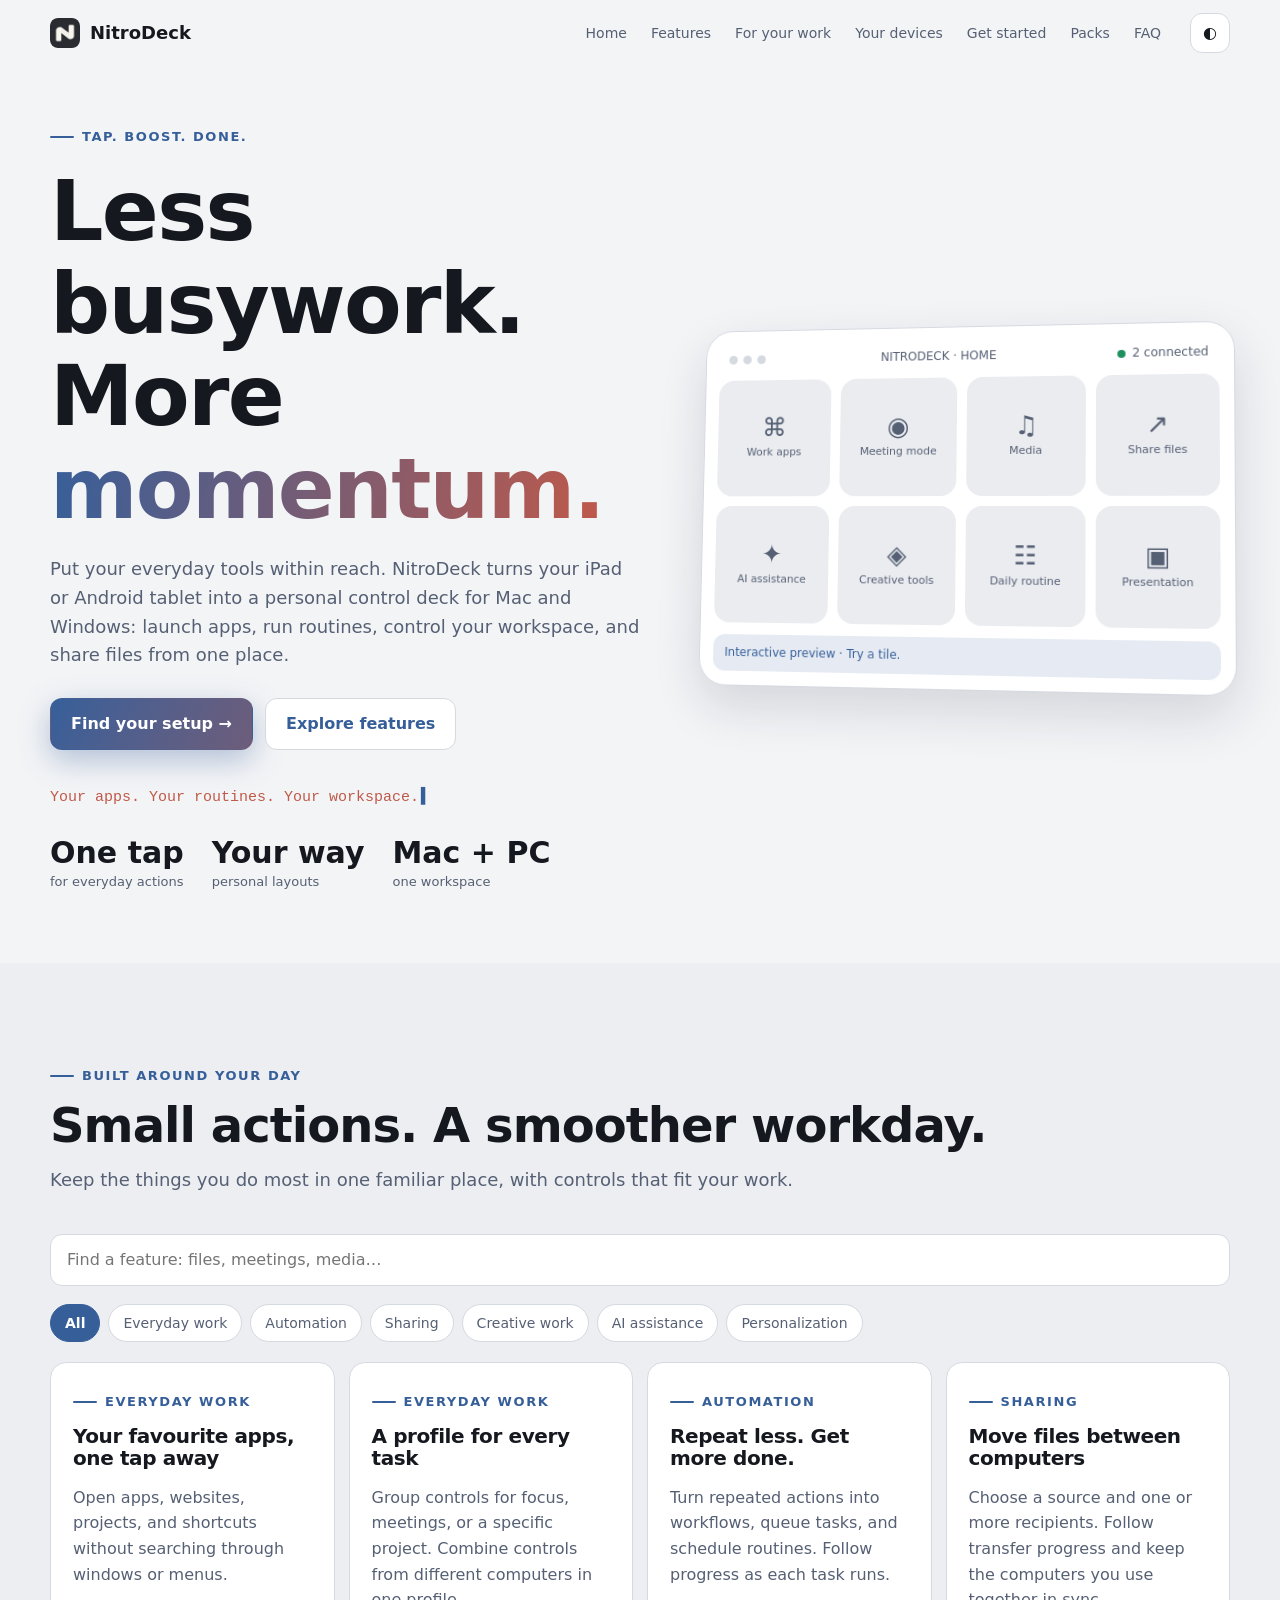
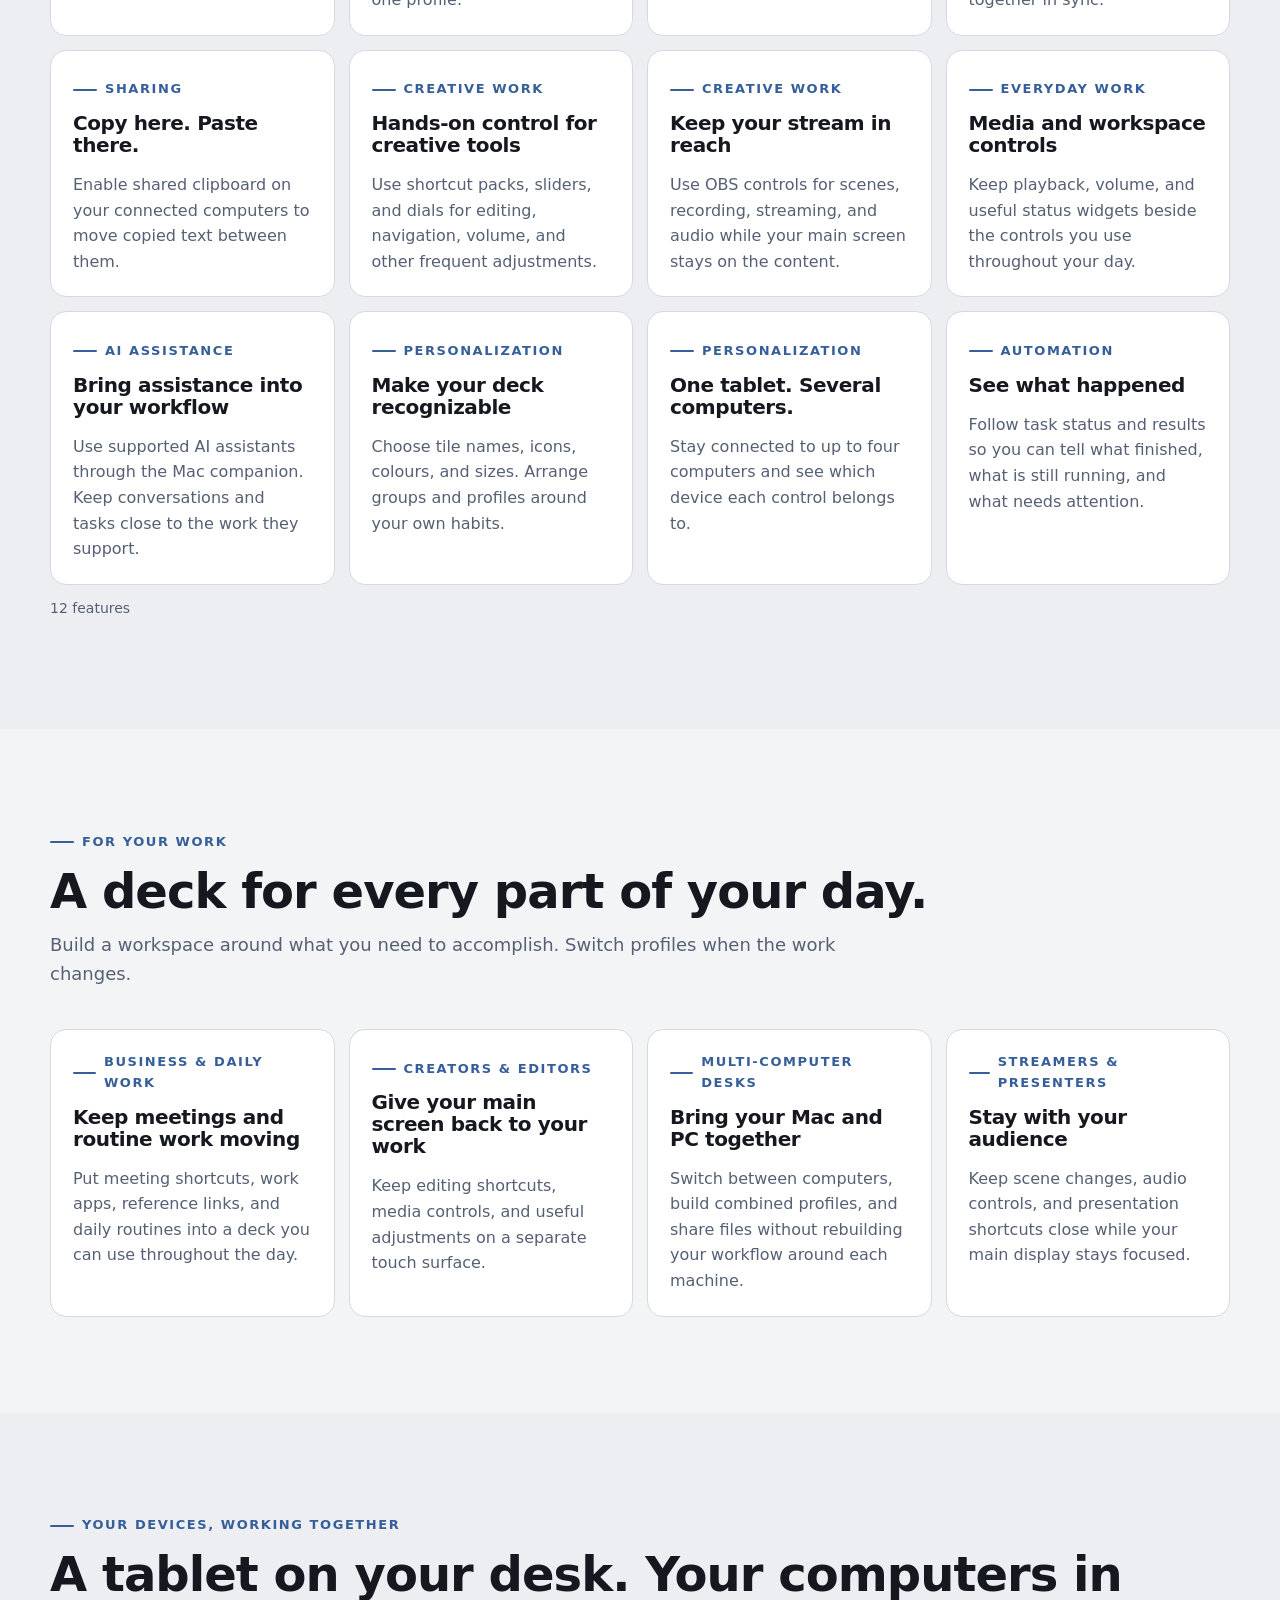
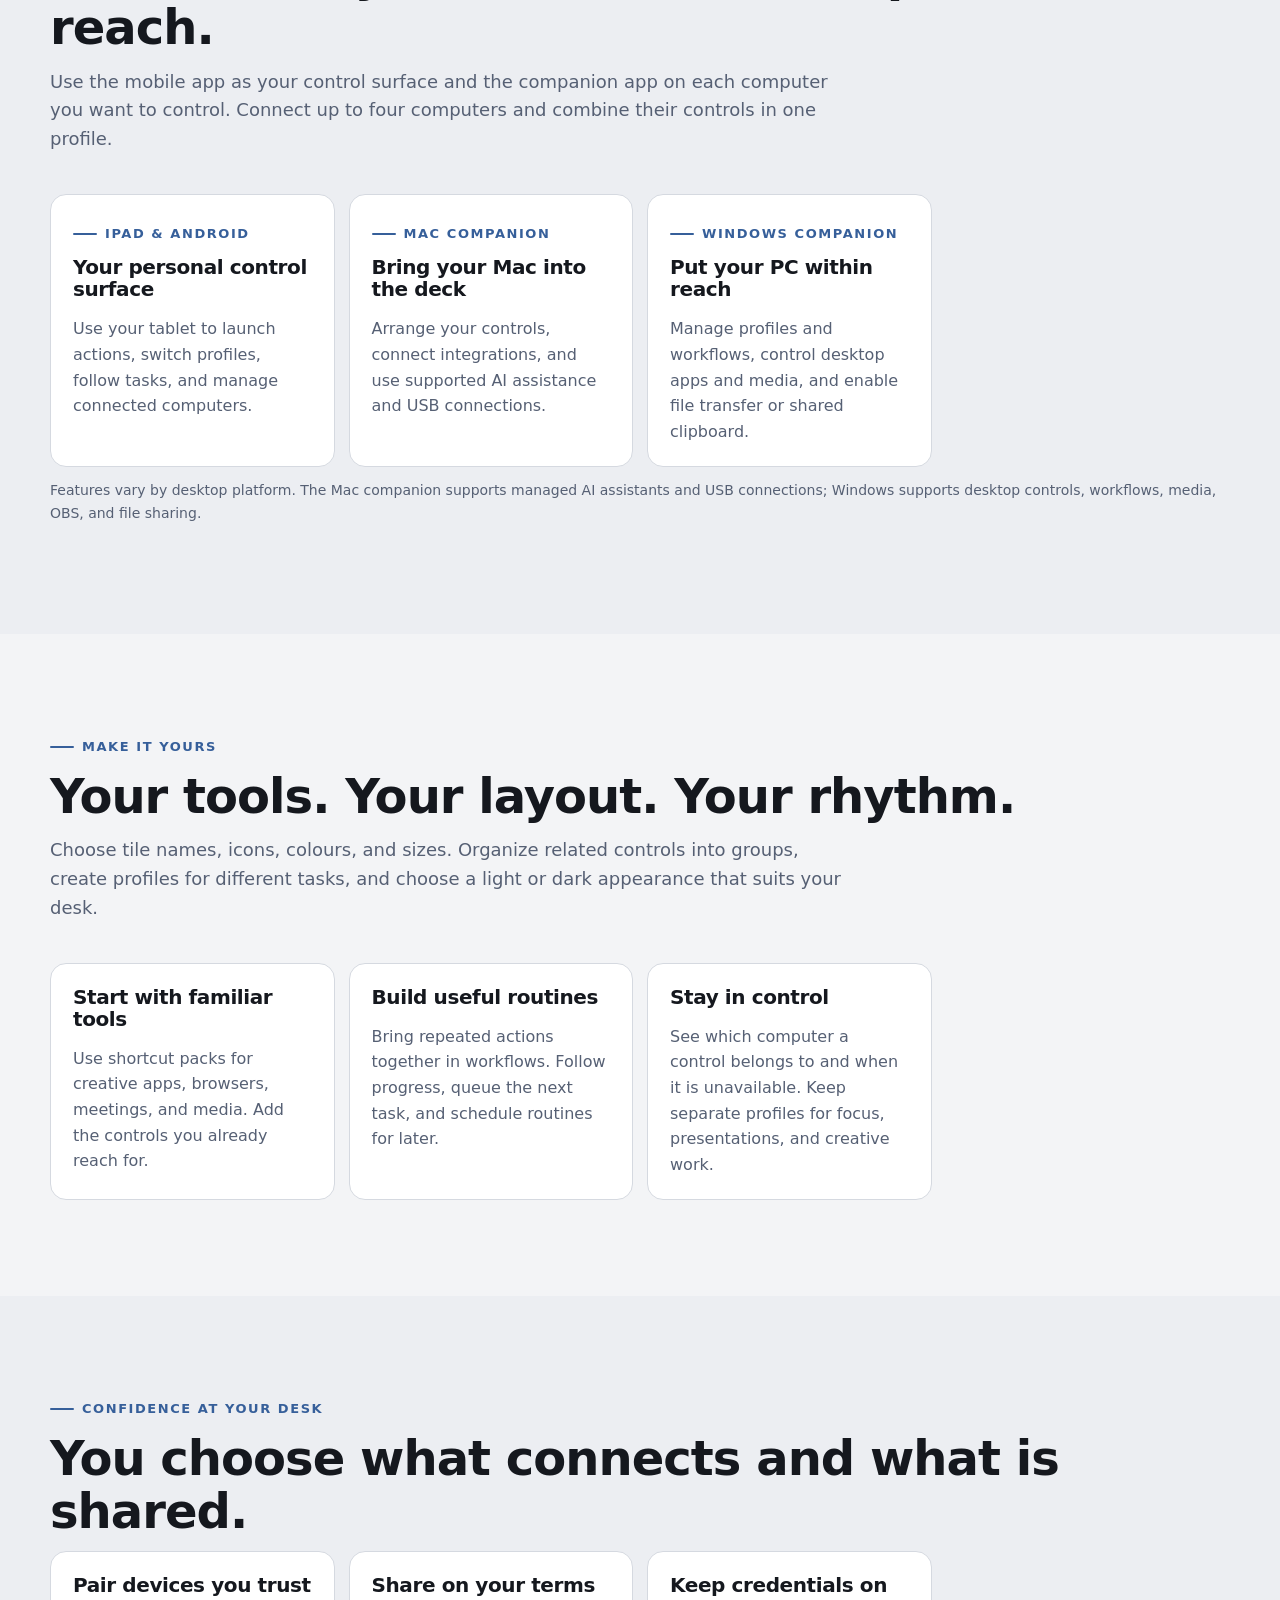
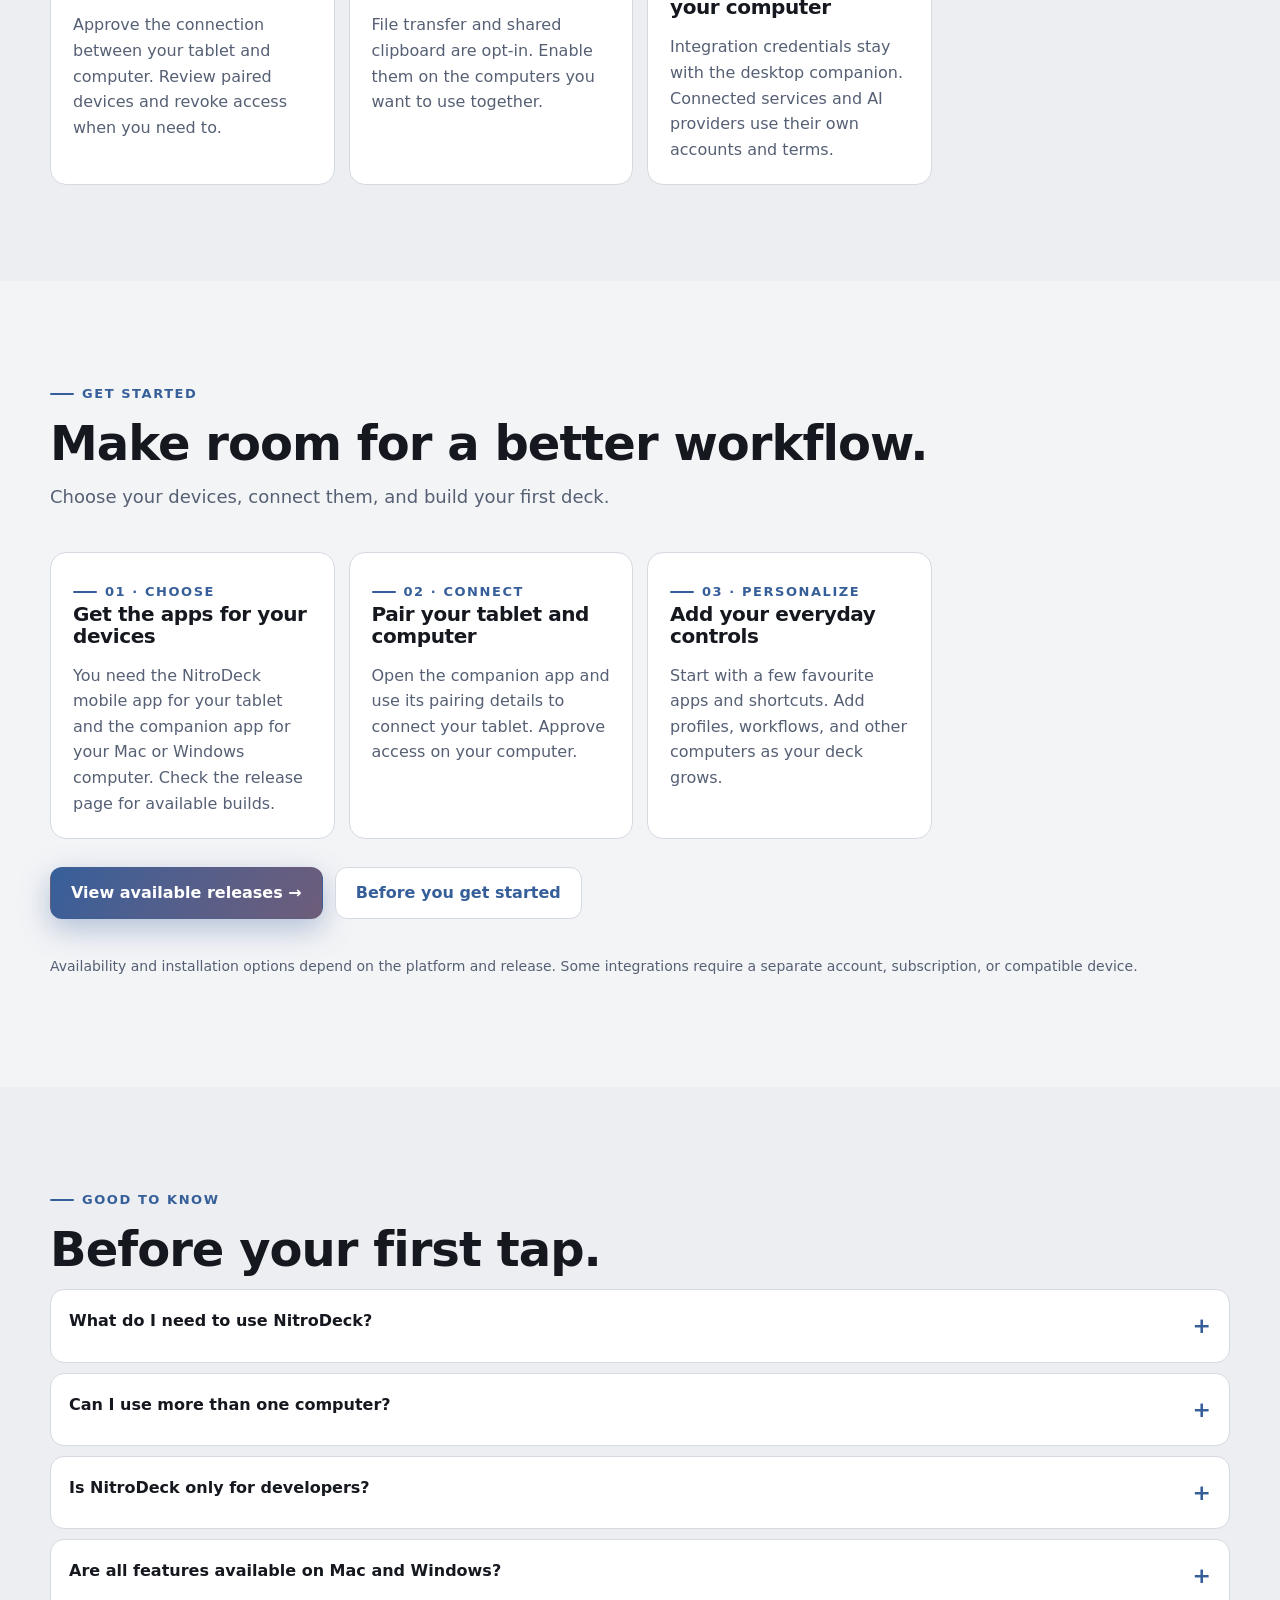
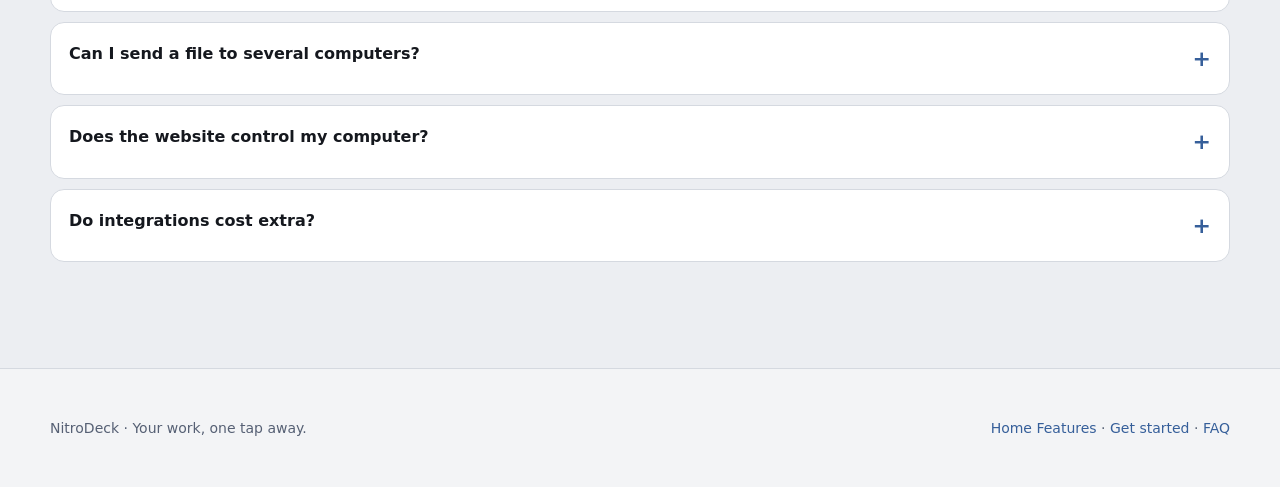
==== features.html @ f3bc3ea7 "Redesign homepage as a short, media-led overview New index.html with hero, feature rows, promo video" ====
<!doctype html>
<html lang="en">
<head>
  <meta charset="utf-8">
  <meta name="viewport" content="width=device-width, initial-scale=1">
  <title>NitroDeck features</title>
  <meta name="description" content="Turn your tablet into a personal control deck for Mac and Windows. Launch apps, organize workflows, control creative tools, and share files between computers.">
  <meta name="theme-color" content="#0b0e14">
  <link rel="icon" href="assets/appIcon.png">
  <link rel="stylesheet" href="styles.css">
</head>
<body>
<header class="nav" id="nav">
  <div class="wrap nav-in">
    <a class="brand" href="./"><img src="assets/appIcon.png" alt="">NitroDeck</a>
    <nav class="nav-links" id="navlinks" aria-label="Sections">
      <a href="./">Home</a>
      <a href="#features">Features</a>
      <a href="#use-cases">For your work</a>
      <a href="#apps">Your devices</a>
      <a href="#start">Get started</a>
      <a href="marketplace.html">Packs</a>
      <a href="#faq-section">FAQ</a>
    </nav>
    <button class="icon-btn" id="themeBtn" aria-label="Toggle light and dark theme">◐</button>
    <button class="icon-btn burger" id="burger" aria-label="Menu" aria-expanded="false">☰</button>
  </div>
  <div class="progress-bar" id="pbar"></div>
</header>

<main id="top">
<section class="hero">
  <canvas id="bg" aria-hidden="true"></canvas>
  <div class="wrap">
    <div>
      <span class="eyebrow">Tap. Boost. Done.</span>
      <h1>Less busywork.<br>More <span class="grad">momentum.</span></h1>
      <p class="lede">Put your everyday tools within reach. NitroDeck turns your iPad or Android tablet into a personal control deck for Mac and Windows: launch apps, run routines, control your workspace, and share files from one place.</p>
      <div class="cta">
        <a class="btn primary" href="#start">Find your setup →</a>
        <a class="btn" href="#features">Explore features</a>
      </div>
      <div class="typed" id="typed" aria-live="off"></div>
      <div class="stats" style="margin-top:28px">
        <div class="stat"><b>One tap</b><span>for everyday actions</span></div>
        <div class="stat"><b>Your way</b><span>personal layouts</span></div>
        <div class="stat"><b>Mac + PC</b><span>one workspace</span></div>
      </div>
    </div>
    <div class="device" id="device" aria-label="Animated preview of a NitroDeck screen">
      <div class="device-top"><div class="dots"><i></i><i></i><i></i></div><span>NITRODECK · HOME</span><span class="live"><b></b>2 connected</span></div>
      <div class="deck" id="heroDeck"></div>
      <div class="banner" id="heroBanner">Interactive preview · Try a tile.</div>
    </div>
  </div>
</section>

<section id="features" class="alt">
  <div class="wrap">
    <span class="eyebrow">Built around your day</span>
    <h2>Small actions. A smoother workday.</h2>
    <p class="lede">Keep the things you do most in one familiar place, with controls that fit your work.</p>
    <div class="search"><input id="fsearch" type="search" placeholder="Find a feature: files, meetings, media…" aria-label="Search product features"></div>
    <div class="chips" id="fchips" aria-label="Feature categories"></div>
    <div class="fgrid" id="fgrid"></div>
    <p class="hint" id="featureCount" role="status"></p>
  </div>
</section>
<section id="use-cases">
  <div class="wrap">
    <span class="eyebrow">For your work</span>
    <h2>A deck for every part of your day.</h2>
    <p class="lede">Build a workspace around what you need to accomplish. Switch profiles when the work changes.</p>
    <div class="fgrid" id="useCases"></div>
  </div>
</section>
<section id="apps" class="alt">
  <div class="wrap">
    <span class="eyebrow">Your devices, working together</span>
    <h2>A tablet on your desk. Your computers in reach.</h2>
    <p class="lede">Use the mobile app as your control surface and the companion app on each computer you want to control. Connect up to four computers and combine their controls in one profile.</p>
    <div class="fgrid" id="appCards"></div>
    <p class="hint">Features vary by desktop platform. The Mac companion supports managed AI assistants and USB connections; Windows supports desktop controls, workflows, media, OBS, and file sharing.</p>
  </div>
</section>
<section id="customize">
  <div class="wrap">
    <span class="eyebrow">Make it yours</span>
    <h2>Your tools. Your layout. Your rhythm.</h2>
    <p class="lede">Choose tile names, icons, colours, and sizes. Organize related controls into groups, create profiles for different tasks, and choose a light or dark appearance that suits your desk.</p>
    <div class="fgrid">
      <article class="card"><h3>Start with familiar tools</h3><p>Use shortcut packs for creative apps, browsers, meetings, and media. Add the controls you already reach for.</p></article>
      <article class="card"><h3>Build useful routines</h3><p>Bring repeated actions together in workflows. Follow progress, queue the next task, and schedule routines for later.</p></article>
      <article class="card"><h3>Stay in control</h3><p>See which computer a control belongs to and when it is unavailable. Keep separate profiles for focus, presentations, and creative work.</p></article>
    </div>
  </div>
</section>
<section id="security" class="alt">
  <div class="wrap">
    <span class="eyebrow">Confidence at your desk</span>
    <h2>You choose what connects and what is shared.</h2>
    <div class="fgrid">
      <article class="card"><h3>Pair devices you trust</h3><p>Approve the connection between your tablet and computer. Review paired devices and revoke access when you need to.</p></article>
      <article class="card"><h3>Share on your terms</h3><p>File transfer and shared clipboard are opt-in. Enable them on the computers you want to use together.</p></article>
      <article class="card"><h3>Keep credentials on your computer</h3><p>Integration credentials stay with the desktop companion. Connected services and AI providers use their own accounts and terms.</p></article>
    </div>
  </div>
</section>
<section id="start">
  <div class="wrap">
    <span class="eyebrow">Get started</span>
    <h2>Make room for a better workflow.</h2>
    <p class="lede">Choose your devices, connect them, and build your first deck.</p>
    <div class="fgrid">
      <article class="card"><span class="eyebrow">01 · Choose</span><h3>Get the apps for your devices</h3><p>You need the NitroDeck mobile app for your tablet and the companion app for your Mac or Windows computer. Check the release page for available builds.</p></article>
      <article class="card"><span class="eyebrow">02 · Connect</span><h3>Pair your tablet and computer</h3><p>Open the companion app and use its pairing details to connect your tablet. Approve access on your computer.</p></article>
      <article class="card"><span class="eyebrow">03 · Personalize</span><h3>Add your everyday controls</h3><p>Start with a few favourite apps and shortcuts. Add profiles, workflows, and other computers as your deck grows.</p></article>
    </div>
    <div class="cta" style="margin-top:28px"><a class="btn primary" href="https://github.com/Ahmed-M-Hussein/NitroDeck/releases" rel="noopener">View available releases →</a><a class="btn" href="#faq-section">Before you get started</a></div>
    <p class="hint">Availability and installation options depend on the platform and release. Some integrations require a separate account, subscription, or compatible device.</p>
  </div>
</section>
<section id="faq-section" class="alt">
  <div class="wrap"><span class="eyebrow">Good to know</span><h2>Before your first tap.</h2><div id="faq"></div></div>
</section>
</main>
<footer><div class="wrap"><span>NitroDeck · Your work, one tap away.</span><span><a href="./">Home</a>
      <a href="#features">Features</a> · <a href="#start">Get started</a> · <a href="#faq-section">FAQ</a></span></div></footer>
<button class="icon-btn to-top" id="toTop" aria-label="Back to top">↑</button>
<script src="data.js"></script><script src="app.js"></script>
</body></html>
---- styles.css ----
/* NitroDeck site. Tokens first, then layout, then sections. */
:root {
  --bg: #0b0e14;
  --bg2: #10141c;
  --surface: #161b25;
  --surface2: #1e2431;
  --line: #2a3242;
  --text: #e8ecf4;
  --muted: #93a0b5;
  --accent: #91b6ff;
  --accent-soft: rgba(145, 182, 255, 0.14);
  --accent2: #f1a99c;
  --ok: #6fd3a0;
  --warn: #f2c46d;
  --bad: #ff7b8a;
  --on-accent: #0b0e14;
  --shadow: 0 20px 60px rgba(0, 0, 0, 0.45);
  --radius: 16px;
  --font: ui-sans-serif, system-ui, -apple-system, "Segoe UI", Roboto, "Helvetica Neue", Arial, sans-serif;
  --mono: ui-monospace, SFMono-Regular, Menlo, Consolas, "Liberation Mono", monospace;
  color-scheme: dark;
}
:root[data-theme="light"] {
  --bg: #f3f4f6;
  --bg2: #eceef2;
  --surface: #ffffff;
  --surface2: #eaecf0;
  --line: #d5d9e0;
  --text: #15181e;
  --muted: #566074;
  --accent: #365f9a;
  --accent-soft: rgba(54, 95, 154, 0.12);
  --accent2: #c0594a;
  --ok: #1f8f5d;
  --warn: #9a6a00;
  --bad: #c2354a;
  --on-accent: #ffffff;
  --shadow: 0 20px 50px rgba(20, 30, 50, 0.14);
  color-scheme: light;
}

* { box-sizing: border-box; }
html { scroll-behavior: smooth; scroll-padding-top: 84px; }
body {
  margin: 0;
  background: var(--bg);
  color: var(--text);
  font: 16px/1.6 var(--font);
  -webkit-font-smoothing: antialiased;
  overflow-x: hidden;
}
img, svg { max-width: 100%; }
a { color: var(--accent); text-decoration: none; }
a:hover { text-decoration: underline; }
button { font: inherit; color: inherit; cursor: pointer; }
code, pre { font-family: var(--mono); }
:focus-visible { outline: 2px solid var(--accent); outline-offset: 2px; border-radius: 6px; }
.sr { position: absolute; width: 1px; height: 1px; overflow: hidden; clip: rect(0 0 0 0); }

.wrap { width: min(1180px, 100% - 32px); margin-inline: auto; }
section { padding: 96px 0; position: relative; }
.eyebrow { display: inline-flex; align-items: center; gap: 8px; font-size: 13px; letter-spacing: .12em; text-transform: uppercase; color: var(--accent); font-weight: 600; }
.eyebrow::before { content: ""; width: 24px; height: 2px; background: currentColor; border-radius: 2px; }
h1, h2, h3 { line-height: 1.1; margin: 0; letter-spacing: -0.02em; }
h2 { font-size: clamp(30px, 4.4vw, 48px); margin: 12px 0 14px; }
h3 { font-size: 20px; }
.lede { color: var(--muted); font-size: 18px; max-width: 70ch; margin: 0 0 40px; }
.grad { background: linear-gradient(100deg, var(--accent), var(--accent2)); -webkit-background-clip: text; background-clip: text; color: transparent; }
.alt { background: var(--bg2); }

/* reveal */
.reveal { opacity: 0; transform: translateY(26px); transition: opacity .7s ease, transform .7s cubic-bezier(.2,.7,.2,1); }
.reveal.in { opacity: 1; transform: none; }

/* nav */
.nav { position: fixed; inset: 0 0 auto 0; z-index: 50; transition: background .3s, border-color .3s, box-shadow .3s; border-bottom: 1px solid transparent; }
.nav.stuck { background: color-mix(in srgb, var(--bg) 82%, transparent); backdrop-filter: blur(14px); border-color: var(--line); }
.nav-in { display: flex; align-items: center; gap: 18px; height: 66px; }
.brand { display: flex; align-items: center; gap: 10px; font-weight: 700; color: var(--text); font-size: 18px; }
.brand:hover { text-decoration: none; }
.brand img { width: 30px; height: 30px; border-radius: 8px; }
.nav-links { display: flex; gap: 2px; margin-left: auto; }
.nav-links a { color: var(--muted); padding: 8px 11px; border-radius: 10px; font-size: 14px; font-weight: 500; }
.nav-links a:hover { color: var(--text); background: var(--accent-soft); text-decoration: none; }
.nav-links a.on { color: var(--accent); background: var(--accent-soft); }
.icon-btn { width: 40px; height: 40px; display: grid; place-items: center; background: var(--surface); border: 1px solid var(--line); border-radius: 12px; }
.icon-btn:hover { border-color: var(--accent); }
.burger { display: none; }
.progress-bar { position: absolute; left: 0; bottom: -1px; height: 2px; background: linear-gradient(90deg, var(--accent), var(--accent2)); width: 0; }

/* buttons */
.btn { display: inline-flex; align-items: center; gap: 8px; padding: 12px 20px; border-radius: 12px; border: 1px solid var(--line); background: var(--surface); font-weight: 600; transition: transform .2s, border-color .2s, box-shadow .2s; }
.btn:hover { transform: translateY(-2px); border-color: var(--accent); text-decoration: none; }
.btn.primary { background: linear-gradient(120deg, var(--accent), color-mix(in srgb, var(--accent) 60%, var(--accent2))); color: var(--on-accent); border-color: transparent; box-shadow: 0 10px 30px color-mix(in srgb, var(--accent) 35%, transparent); }
.chip { display: inline-flex; align-items: center; gap: 6px; padding: 7px 14px; border-radius: 999px; background: var(--surface); border: 1px solid var(--line); font-size: 14px; color: var(--muted); transition: all .2s; }
.chip:hover { color: var(--text); border-color: var(--accent); }
.chip.on { background: var(--accent); color: var(--on-accent); border-color: var(--accent); font-weight: 600; }
.chips { display: flex; flex-wrap: wrap; gap: 8px; margin-bottom: 20px; }
.card { background: var(--surface); border: 1px solid var(--line); border-radius: var(--radius); padding: 22px; }
kbd { font-family: var(--mono); font-size: 12px; background: var(--surface2); border: 1px solid var(--line); border-bottom-width: 2px; border-radius: 6px; padding: 1px 6px; }

/* hero */
.hero { min-height: 100svh; display: flex; align-items: center; padding: 120px 0 70px; overflow: hidden; }
#bg { position: absolute; inset: 0; width: 100%; height: 100%; z-index: 0; }
.hero::after { content: ""; position: absolute; inset: 0; background: radial-gradient(60% 50% at 70% 40%, transparent, var(--bg) 100%); z-index: 0; pointer-events: none; }
.hero .wrap { position: relative; z-index: 1; display: grid; grid-template-columns: 1.05fr .95fr; gap: 48px; align-items: center; }
.hero h1 { font-size: clamp(42px, 7vw, 84px); margin: 18px 0 20px; }
.hero p.lede { margin-bottom: 28px; }
.cta { display: flex; flex-wrap: wrap; gap: 12px; margin-bottom: 36px; }
.typed { font-family: var(--mono); color: var(--accent2); min-height: 1.6em; font-size: 15px; }
.typed::after { content: "▍"; animation: blink 1s steps(2) infinite; margin-left: 2px; color: var(--accent); }
@keyframes blink { 50% { opacity: 0; } }
.stats { display: grid; grid-template-columns: repeat(4, auto); gap: 8px 28px; justify-content: start; }
.stat b { display: block; font-size: 30px; line-height: 1; font-variant-numeric: tabular-nums; }
.stat span { font-size: 13px; color: var(--muted); }

.device { background: var(--surface); border: 1px solid var(--line); border-radius: 28px; padding: 14px; box-shadow: var(--shadow); transform: perspective(1200px) rotateY(-8deg) rotateX(4deg); transition: transform .2s ease-out; animation: float 7s ease-in-out infinite; }
@keyframes float { 50% { translate: 0 -10px; } }
.device-top { display: flex; align-items: center; justify-content: space-between; padding: 6px 10px 12px; font-size: 12px; color: var(--muted); }
.dots { display: flex; gap: 6px; } .dots i { width: 9px; height: 9px; border-radius: 50%; background: var(--line); }
.live { display: inline-flex; gap: 6px; align-items: center; } .live b { width: 8px; height: 8px; border-radius: 50%; background: var(--ok); box-shadow: 0 0 0 0 var(--ok); animation: ping 2s infinite; }
@keyframes ping { 70% { box-shadow: 0 0 0 9px transparent; } 100% { box-shadow: 0 0 0 0 transparent; } }
.deck { display: grid; grid-template-columns: repeat(4, 1fr); gap: 10px; }
.tile { aspect-ratio: 1; border-radius: 16px; background: var(--surface2); border: 2px solid transparent; display: flex; flex-direction: column; align-items: center; justify-content: center; gap: 4px; font-size: 11px; color: var(--muted); position: relative; transition: transform .2s, border-color .3s, background .3s; user-select: none; }
.tile .g { font-size: 26px; line-height: 1; }
.tile:hover { transform: translateY(-3px); }
.tile.pressed { transform: scale(.93); }
.tile.running { border-color: var(--accent); }
.tile.running::after { content: ""; position: absolute; top: 7px; right: 7px; width: 12px; height: 12px; border: 2px solid var(--accent); border-top-color: transparent; border-radius: 50%; animation: spin .8s linear infinite; }
.tile.success { border-color: var(--ok); }
.tile.success::after { content: "✓"; position: absolute; top: 3px; right: 8px; color: var(--ok); font-weight: 800; }
.tile.failed { border-color: var(--bad); }
.tile.failed::after { content: "!"; position: absolute; top: 3px; right: 9px; color: var(--bad); font-weight: 800; }
.tile.w2 { grid-column: span 2; aspect-ratio: 2.1; }
.tile.w4 { grid-column: span 4; aspect-ratio: 4.3; }
@keyframes spin { to { rotate: 360deg; } }
.mini-slider { width: 80%; height: 8px; border-radius: 6px; background: var(--line); position: relative; overflow: hidden; }
.mini-slider i { position: absolute; inset: 0 auto 0 0; width: 60%; background: var(--accent); border-radius: 6px; animation: slide 5s ease-in-out infinite; }
@keyframes slide { 50% { width: 25%; } }
.banner { margin-top: 12px; padding: 9px 12px; border-radius: 12px; background: var(--accent-soft); font-size: 12px; color: var(--accent); min-height: 36px; display: flex; align-items: center; gap: 8px; }

/* tabs */
.tabs { display: flex; flex-wrap: wrap; gap: 6px; margin-bottom: 18px; }
.tab { padding: 9px 16px; border-radius: 12px; border: 1px solid var(--line); background: var(--surface); color: var(--muted); font-weight: 600; font-size: 14px; }
.tab[aria-selected="true"] { background: var(--accent); color: var(--on-accent); border-color: var(--accent); }
.panel[hidden] { display: none; }

/* map */
.map-shell { display: grid; grid-template-columns: 1fr 340px; gap: 20px; align-items: start; }
.map-stage { background: radial-gradient(circle at 50% 50%, var(--accent-soft), transparent 65%), var(--surface); border: 1px solid var(--line); border-radius: 24px; padding: 8px; overflow: hidden; }
#map { width: 100%; height: auto; display: block; touch-action: manipulation; }
.m-edge { stroke: var(--line); stroke-width: 2; fill: none; stroke-dasharray: 6 8; animation: dash 2.5s linear infinite; }
.m-edge.act { stroke-width: 2.5; }
@keyframes dash { to { stroke-dashoffset: -28; } }
.m-node { cursor: pointer; }
.m-node circle.bg { fill: var(--surface2); stroke-width: 2.5; transition: transform .3s, fill .3s; transform-box: fill-box; transform-origin: center; }
.m-node:hover circle.bg, .m-node.act circle.bg { transform: scale(1.12); fill: var(--surface); }
.m-node text { fill: var(--text); font-size: 18px; font-weight: 700; text-anchor: middle; pointer-events: none; }
.m-node text.ico { font-size: 32px; font-weight: 400; }
.m-node.dim { opacity: .22; }
.m-leaf { opacity: 0; pointer-events: auto; transform-box: fill-box; transform-origin: center; animation: pop .45s cubic-bezier(.2,1.4,.4,1) forwards; cursor: pointer; }
.m-leaf rect { fill: var(--surface); stroke-width: 1.5; }
.m-leaf text { fill: var(--text); font-size: 16px; }
.m-leaf:hover rect, .m-leaf.act rect { fill: var(--surface2); }
@keyframes pop { from { opacity: 0; scale: .3; } to { opacity: 1; scale: 1; } }
.m-center circle.core { fill: var(--accent); }
.m-center circle.ring { fill: none; stroke: var(--accent); stroke-width: 2; opacity: .5; transform-box: fill-box; transform-origin: center; animation: ring 3s ease-out infinite; }
.m-center circle.ring.r2 { animation-delay: 1.5s; }
@keyframes ring { to { scale: 1.9; opacity: 0; } }
.m-center text { fill: var(--on-accent); font-weight: 800; font-size: 22px; text-anchor: middle; pointer-events: none; }
.side { position: sticky; top: 84px; min-height: 280px; }
.side h3 { display: flex; align-items: center; gap: 10px; margin-bottom: 8px; }
.side p { color: var(--muted); margin: 0 0 14px; }
.side ul { list-style: none; margin: 0; padding: 0; display: grid; gap: 8px; }
.side li { padding: 10px 12px; border-radius: 12px; background: var(--surface2); border: 1px solid transparent; font-size: 14px; cursor: pointer; transition: border-color .2s; }
.side li:hover, .side li.act { border-color: var(--accent); }
.side li b { display: block; }
.side li span { color: var(--muted); }
.hint { color: var(--muted); font-size: 14px; margin-top: 12px; }

/* architecture */
.arch-wrap { background: var(--surface); border: 1px solid var(--line); border-radius: 24px; padding: 12px; }
.arch-wrap svg { width: 100%; height: auto; display: block; }
.a-node rect { fill: var(--surface2); stroke: var(--line); stroke-width: 2; transition: stroke .2s, fill .2s; }
.a-node { cursor: pointer; }
.a-node:hover rect, .a-node.act rect { stroke: var(--accent); fill: var(--accent-soft); }
.a-node text { fill: var(--text); font-size: 15px; text-anchor: middle; pointer-events: none; }
.a-node text.sub { fill: var(--muted); font-size: 12px; }
.a-link { stroke: var(--line); stroke-width: 2; fill: none; }
.a-link.usb { stroke-dasharray: 5 6; }
.a-pkt { fill: var(--accent); }
.a-pkt.b { fill: var(--accent2); }
.a-label { fill: var(--muted); font-size: 12px; text-anchor: middle; }
.arch-caption { margin-top: 14px; padding: 14px 18px; background: var(--surface2); border-radius: 14px; color: var(--muted); min-height: 76px; }
.arch-caption b { color: var(--text); }

/* config matrix */
.matrix-scroll { overflow-x: auto; border: 1px solid var(--line); border-radius: 18px; }
table.matrix { border-collapse: collapse; width: 100%; min-width: 820px; font-size: 14px; }
.matrix th, .matrix td { padding: 12px 14px; text-align: left; border-bottom: 1px solid var(--line); vertical-align: top; transition: background .2s; }
.matrix thead th { background: var(--surface2); position: sticky; top: 0; font-size: 13px; }
.matrix tbody th { color: var(--accent); width: 150px; background: var(--surface); }
.matrix td { background: var(--surface); color: var(--muted); }
.matrix td.na { opacity: .4; }
.matrix tr:hover td, .matrix tr:hover th { background: var(--accent-soft); color: var(--text); }
.matrix code { color: var(--accent2); font-size: 12.5px; }

/* features */
.search { display: flex; gap: 10px; flex-wrap: wrap; margin-bottom: 18px; }
.search input { flex: 1; min-width: 200px; padding: 12px 16px; border-radius: 12px; border: 1px solid var(--line); background: var(--surface); color: var(--text); font: inherit; }
.search input:focus { border-color: var(--accent); outline: none; }
.fgrid { display: grid; grid-template-columns: repeat(auto-fill, minmax(280px, 1fr)); gap: 14px; }
.fcard { background: var(--surface); border: 1px solid var(--line); border-radius: 16px; padding: 18px; cursor: pointer; transition: transform .25s, border-color .25s, box-shadow .25s; position: relative; overflow: hidden; }
.fcard::before { content: ""; position: absolute; inset: 0; background: radial-gradient(240px circle at var(--mx, 50%) var(--my, 0%), var(--accent-soft), transparent 70%); opacity: 0; transition: opacity .3s; }
.fcard:hover { transform: translateY(-4px); border-color: var(--accent); box-shadow: var(--shadow); }
.fcard:hover::before { opacity: 1; }
.fcard > * { position: relative; }
.fcard .tag { font-size: 11px; letter-spacing: .08em; text-transform: uppercase; color: var(--accent2); font-weight: 700; }
.fcard h4 { margin: 6px 0; font-size: 17px; }
.fcard p { margin: 0; color: var(--muted); font-size: 14px; }
.fcard .more { max-height: 0; overflow: hidden; transition: max-height .4s ease; color: var(--muted); font-size: 13px; }
.fcard.open .more { max-height: 220px; margin-top: 10px; }
.fcard .plat { display: flex; gap: 6px; margin-top: 12px; }
.plat span { font-size: 11px; padding: 2px 8px; border-radius: 999px; background: var(--surface2); color: var(--muted); }
.empty { color: var(--muted); padding: 24px; text-align: center; grid-column: 1 / -1; }

/* playground */
.play { display: grid; grid-template-columns: 1fr 1fr; gap: 20px; align-items: start; }
.stage { border-radius: 20px; padding: 22px; background: var(--p-bg, var(--surface)); border: 1px solid var(--line); transition: background .4s; }
.stage-grid { display: grid; grid-template-columns: repeat(4, 1fr); gap: 10px; }
.ptile { aspect-ratio: 1; border-radius: 18px; background: var(--p-surface, var(--surface2)); border: 2px solid transparent; display: flex; flex-direction: column; align-items: center; justify-content: center; gap: 6px; font-size: 13px; color: var(--p-text, var(--text)); position: relative; transition: all .35s cubic-bezier(.2,1.2,.4,1); }
.ptile.ghost { opacity: .45; font-size: 22px; }
.ptile .g { font-size: 34px; line-height: 1; }
.ptile.me { grid-column: span var(--span, 1); aspect-ratio: auto; min-height: 110px; background: var(--t-bg, var(--p-surface, var(--surface2))); color: var(--t-fg, var(--p-text, var(--text))); box-shadow: 0 0 0 2px var(--p-accent, var(--accent)); }
.ptile.me.running { border-color: var(--accent); } .ptile.me.success { border-color: var(--ok); } .ptile.me.failed { border-color: var(--bad); }
.controls { display: grid; gap: 14px; }
.field label { display: block; font-size: 12px; color: var(--muted); margin-bottom: 6px; letter-spacing: .06em; text-transform: uppercase; font-weight: 600; }
.field input[type=text], .field select, .field textarea { width: 100%; padding: 10px 12px; border-radius: 10px; border: 1px solid var(--line); background: var(--surface2); color: var(--text); font: inherit; }
.row { display: flex; flex-wrap: wrap; gap: 8px; }
.sw { width: 30px; height: 30px; border-radius: 50%; border: 2px solid var(--line); cursor: pointer; transition: transform .15s; }
.sw:hover { transform: scale(1.15); } .sw.on { border-color: var(--text); box-shadow: 0 0 0 2px var(--bg); }
.emoji { width: 40px; height: 40px; border-radius: 10px; background: var(--surface2); border: 1px solid var(--line); font-size: 20px; }
.emoji.on { border-color: var(--accent); background: var(--accent-soft); }
pre.code { margin: 0; padding: 14px 16px; background: #0a0d12; color: #d8e2f3; border: 1px solid var(--line); border-radius: 12px; overflow-x: auto; font-size: 13px; line-height: 1.55; white-space: pre; }
:root[data-theme="light"] pre.code { background: #1a2030; }
.cmd .k { color: #91b6ff; } .cmd .s { color: #9fe3b8; } .cmd .n { color: #f2c46d; } .cmd .c { color: #7d8aa3; }
.copywrap { position: relative; }
.copy { position: absolute; top: 8px; right: 8px; padding: 4px 10px; font-size: 12px; border-radius: 8px; border: 1px solid #2f3a50; background: #161d2b; color: #c8d3e8; }
.copy:hover { border-color: var(--accent); }

/* analog */
.analog { display: grid; grid-template-columns: 1fr 1fr; gap: 20px; }
.knob-box { display: grid; place-items: center; padding: 10px; }
#knob { touch-action: none; cursor: grab; }
#knob:active { cursor: grabbing; }
input[type=range] { width: 100%; accent-color: var(--accent); }
.hsv { display: grid; gap: 8px; }
.swatch-big { height: 54px; border-radius: 12px; border: 1px solid var(--line); transition: background .1s; }
.toggle { width: 66px; height: 36px; border-radius: 999px; background: var(--surface2); border: 1px solid var(--line); position: relative; transition: background .3s; }
.toggle::after { content: ""; position: absolute; top: 3px; left: 3px; width: 28px; height: 28px; border-radius: 50%; background: var(--muted); transition: all .3s cubic-bezier(.2,1.4,.4,1); }
.toggle[aria-checked="true"] { background: var(--accent); }
.toggle[aria-checked="true"]::after { left: 33px; background: var(--on-accent); }
.big-val { font-size: 40px; font-weight: 800; font-variant-numeric: tabular-nums; }

/* workflow */
.wf { display: grid; grid-template-columns: 320px 1fr; gap: 20px; align-items: start; }
.steps { display: grid; gap: 10px; }
.step { display: grid; grid-template-columns: 38px 1fr auto; gap: 12px; align-items: center; padding: 12px 14px; background: var(--surface); border: 1px solid var(--line); border-radius: 14px; transition: border-color .3s, background .3s, transform .3s; }
.step .n { width: 32px; height: 32px; border-radius: 50%; display: grid; place-items: center; background: var(--surface2); font-weight: 700; font-size: 13px; transition: all .3s; }
.step code { font-size: 13px; color: var(--accent2); }
.step small { display: block; color: var(--muted); }
.step .st { font-size: 12px; padding: 3px 10px; border-radius: 999px; background: var(--surface2); color: var(--muted); font-weight: 600; }
.step.running { border-color: var(--accent); transform: translateX(6px); } .step.running .n { background: var(--accent); color: var(--on-accent); } .step.running .st { color: var(--accent); }
.step.success { border-color: color-mix(in srgb, var(--ok) 60%, var(--line)); } .step.success .n { background: var(--ok); color: var(--on-accent); } .step.success .st { color: var(--ok); }
.step.failed { border-color: var(--bad); } .step.failed .n { background: var(--bad); color: #fff; } .step.failed .st { color: var(--bad); }
.step.skipped { opacity: .55; } .step.skipped .st { color: var(--warn); }
.bar { height: 6px; border-radius: 6px; background: var(--surface2); overflow: hidden; margin: 14px 0; }
.bar i { display: block; height: 100%; width: 0; background: linear-gradient(90deg, var(--accent), var(--accent2)); transition: width .4s; }
.dayrow { display: flex; gap: 6px; } .day { width: 38px; height: 38px; border-radius: 50%; border: 1px solid var(--line); background: var(--surface2); font-size: 12px; font-weight: 600; } .day.on { background: var(--accent); color: var(--on-accent); border-color: var(--accent); }
.check { display: flex; align-items: center; gap: 8px; font-size: 14px; color: var(--muted); }

/* integrations */
.igrid { display: grid; grid-template-columns: repeat(auto-fill, minmax(190px, 1fr)); gap: 12px; }
.prov { display: flex; gap: 12px; align-items: center; padding: 14px; background: var(--surface); border: 1px solid var(--line); border-radius: 14px; transition: transform .25s, border-color .25s; }
.prov:hover { transform: translateY(-3px) rotate(-.6deg); border-color: var(--accent); }
.mono { width: 40px; height: 40px; border-radius: 12px; display: grid; place-items: center; font-weight: 800; background: var(--accent-soft); color: var(--accent); flex: none; }
.prov b { display: block; font-size: 14px; line-height: 1.2; } .prov small { color: var(--muted); font-size: 12px; }
.cloud { display: flex; flex-wrap: wrap; gap: 8px; }
.cloud span { padding: 6px 12px; border-radius: 999px; background: var(--surface); border: 1px solid var(--line); font-size: 13px; color: var(--muted); animation: bob 5s ease-in-out infinite; animation-delay: calc(var(--i) * -0.37s); }
@keyframes bob { 50% { transform: translateY(-4px); } }
.svc-grid { display: grid; grid-template-columns: repeat(auto-fill, minmax(260px, 1fr)); gap: 14px; }
.svc h4 { margin: 0 0 6px; display: flex; gap: 10px; align-items: center; }
.svc p { margin: 0 0 10px; color: var(--muted); font-size: 14px; }

/* get started */
.gs { display: grid; grid-template-columns: 1fr; gap: 14px; }
.gstep { display: grid; grid-template-columns: 44px 1fr; gap: 16px; padding: 18px; background: var(--surface); border: 1px solid var(--line); border-radius: 16px; transition: border-color .3s, opacity .3s; }
.gstep.done { border-color: color-mix(in srgb, var(--ok) 55%, var(--line)); opacity: .75; }
.gstep .num { width: 40px; height: 40px; border-radius: 50%; border: 2px solid var(--accent); background: transparent; font-weight: 800; color: var(--accent); transition: all .3s; }
.gstep.done .num { background: var(--ok); border-color: var(--ok); color: var(--on-accent); }
.gstep h4 { margin: 2px 0 6px; font-size: 17px; } .gstep p { margin: 0 0 10px; color: var(--muted); font-size: 14px; }
.gstep .copywrap + .copywrap { margin-top: 8px; }
.gs-head { display: flex; align-items: center; justify-content: space-between; gap: 16px; flex-wrap: wrap; margin-bottom: 8px; }
.gs-prog { font-size: 14px; color: var(--muted); }

/* e2e */
.e2e-diagram { background: var(--surface); border: 1px solid var(--line); border-radius: 22px; padding: 10px; margin-bottom: 20px; }
.e2e-diagram svg { width: 100%; height: auto; display: block; }
.e-node rect { fill: var(--surface2); stroke: var(--line); stroke-width: 2; transition: all .4s; }
.e-node text { fill: var(--muted); text-anchor: middle; font-size: 15px; font-weight: 600; transition: fill .4s; }
.e-node.act rect { stroke: var(--accent); fill: var(--accent-soft); filter: drop-shadow(0 0 12px var(--accent)); }
.e-node.act text { fill: var(--text); }
.e-line { stroke: var(--line); stroke-width: 3; transition: stroke .4s; }
.e-line.act { stroke: var(--accent); stroke-dasharray: 8 8; animation: dash 1s linear infinite; }
.e2e { display: grid; grid-template-columns: 300px 1fr; gap: 20px; align-items: start; }
.tl { display: grid; gap: 4px; max-height: 560px; overflow: auto; padding-right: 6px; }
.tl button { display: flex; gap: 10px; align-items: center; text-align: left; padding: 9px 12px; background: transparent; border: 1px solid transparent; border-radius: 12px; color: var(--muted); font-size: 14px; transition: all .2s; }
.tl button i { font-style: normal; width: 24px; height: 24px; flex: none; display: grid; place-items: center; font-size: 12px; border-radius: 50%; background: var(--surface2); }
.tl button:hover { background: var(--surface); color: var(--text); }
.tl button.on { background: var(--surface); border-color: var(--accent); color: var(--text); }
.tl button.on i { background: var(--accent); color: var(--on-accent); font-weight: 700; }
.tl button.past i { background: var(--ok); color: var(--on-accent); }
.detail { min-height: 360px; }
.detail .vh { margin-top: 14px; padding: 12px 14px; border-radius: 12px; background: color-mix(in srgb, var(--ok) 12%, transparent); border: 1px solid color-mix(in srgb, var(--ok) 40%, transparent); font-size: 14px; }
.detail .vh b { color: var(--ok); }
.detail .fade { animation: fadeUp .45s ease; }
@keyframes fadeUp { from { opacity: 0; transform: translateY(10px); } }
.ctrl { display: flex; gap: 8px; align-items: center; margin-top: 16px; flex-wrap: wrap; }
.auto-bar { height: 3px; background: var(--surface2); border-radius: 3px; overflow: hidden; flex: 1; min-width: 80px; }
.auto-bar i { display: block; height: 100%; width: 0; background: var(--accent); }
table.vt { border-collapse: collapse; width: 100%; font-size: 14px; margin-top: 20px; }
.vt td, .vt th { text-align: left; padding: 10px 12px; border-bottom: 1px solid var(--line); vertical-align: top; }
.vt th { color: var(--muted); font-size: 12px; text-transform: uppercase; letter-spacing: .08em; }
.vt code { font-size: 12.5px; color: var(--accent2); word-break: break-word; }

/* protocol */
.proto { display: grid; grid-template-columns: 1fr 1fr; gap: 20px; }
.mlist { display: grid; gap: 6px; max-height: 480px; overflow: auto; padding-right: 6px; }
.mrow { display: flex; align-items: center; gap: 10px; padding: 9px 12px; border-radius: 10px; background: var(--surface); border: 1px solid var(--line); cursor: pointer; font-size: 14px; transition: border-color .2s; }
.mrow:hover, .mrow.on { border-color: var(--accent); }
.mrow code { color: var(--accent2); font-size: 13px; }
.mrow .d { margin-left: auto; font-size: 11px; color: var(--muted); }
.mgroup { margin: 10px 0 2px; font-size: 12px; text-transform: uppercase; letter-spacing: .1em; color: var(--accent); font-weight: 700; }

/* security */
.sec { display: grid; grid-template-columns: 1fr 1fr; gap: 20px; }
.hs { display: grid; gap: 10px; }
.hs-step { display: grid; grid-template-columns: 30px 1fr; gap: 12px; padding: 10px 12px; border-radius: 12px; border: 1px solid var(--line); background: var(--surface); opacity: .5; transition: all .4s; }
.hs-step.on { opacity: 1; border-color: var(--accent); transform: translateX(6px); }
.hs-step i { font-style: normal; font-weight: 700; color: var(--accent); }
.hs-step span { color: var(--muted); font-size: 14px; }
.limits { display: grid; grid-template-columns: repeat(3, 1fr); gap: 10px; margin-top: 14px; }
.limit { background: var(--surface2); border-radius: 12px; padding: 12px; text-align: center; }
.limit b { display: block; font-size: 22px; color: var(--accent); }
.limit span { font-size: 12px; color: var(--muted); }

/* faq */
details.q { background: var(--surface); border: 1px solid var(--line); border-radius: 14px; padding: 4px 18px; margin-bottom: 10px; }
details.q summary { cursor: pointer; padding: 14px 0; font-weight: 600; list-style: none; display: flex; justify-content: space-between; gap: 12px; }
details.q summary::after { content: "+"; font-size: 22px; color: var(--accent); transition: rotate .3s; }
details.q[open] summary::after { rotate: 45deg; }
details.q p { margin: 0 0 14px; color: var(--muted); }

footer { padding: 48px 0; border-top: 1px solid var(--line); color: var(--muted); font-size: 14px; }
footer .wrap { display: flex; flex-wrap: wrap; justify-content: space-between; gap: 16px; }
.to-top { position: fixed; right: 18px; bottom: 18px; z-index: 40; opacity: 0; pointer-events: none; transition: opacity .3s; }
.to-top.show { opacity: 1; pointer-events: auto; }

/* responsive */
@media (max-width: 980px) {
  section { padding: 72px 0; }
  .hero .wrap, .map-shell, .play, .analog, .wf, .e2e, .proto, .sec { grid-template-columns: 1fr; }
  .side { position: static; }
  .device { transform: none; }
  .stats { grid-template-columns: repeat(2, auto); }
  .nav-links { position: fixed; inset: 66px 0 auto 0; flex-direction: column; background: var(--bg); padding: 12px 16px 20px; border-bottom: 1px solid var(--line); display: none; margin: 0; }
  .nav-links.open { display: flex; }
  .burger { display: grid; margin-left: auto; }
  .nav-links + .icon-btn { margin-left: 0; }
  .tl { max-height: none; display: flex; overflow-x: auto; padding-bottom: 6px; }
  .tl button { white-space: nowrap; }
}
@media (max-width: 520px) {
  .limits { grid-template-columns: 1fr 1fr; }
  .deck { gap: 7px; }
}
@media (prefers-reduced-motion: reduce) {
  *, *::before, *::after { animation-duration: .001ms !important; animation-iteration-count: 1 !important; transition-duration: .001ms !important; scroll-behavior: auto !important; }
  .reveal { opacity: 1; transform: none; }
}

/* Customer-facing product sections. */
#features .card p, #use-cases .card p, #apps .card p,
#customize .card p, #security .card p, #start .card p { color: var(--muted); margin-bottom: 0; }
#features .card h3, #use-cases .card h3, #apps .card h3 { margin: 12px 0; }
#heroDeck button { font-family: inherit; cursor: pointer; }
.stat b { font-size: clamp(20px, 2.5vw, 30px); }
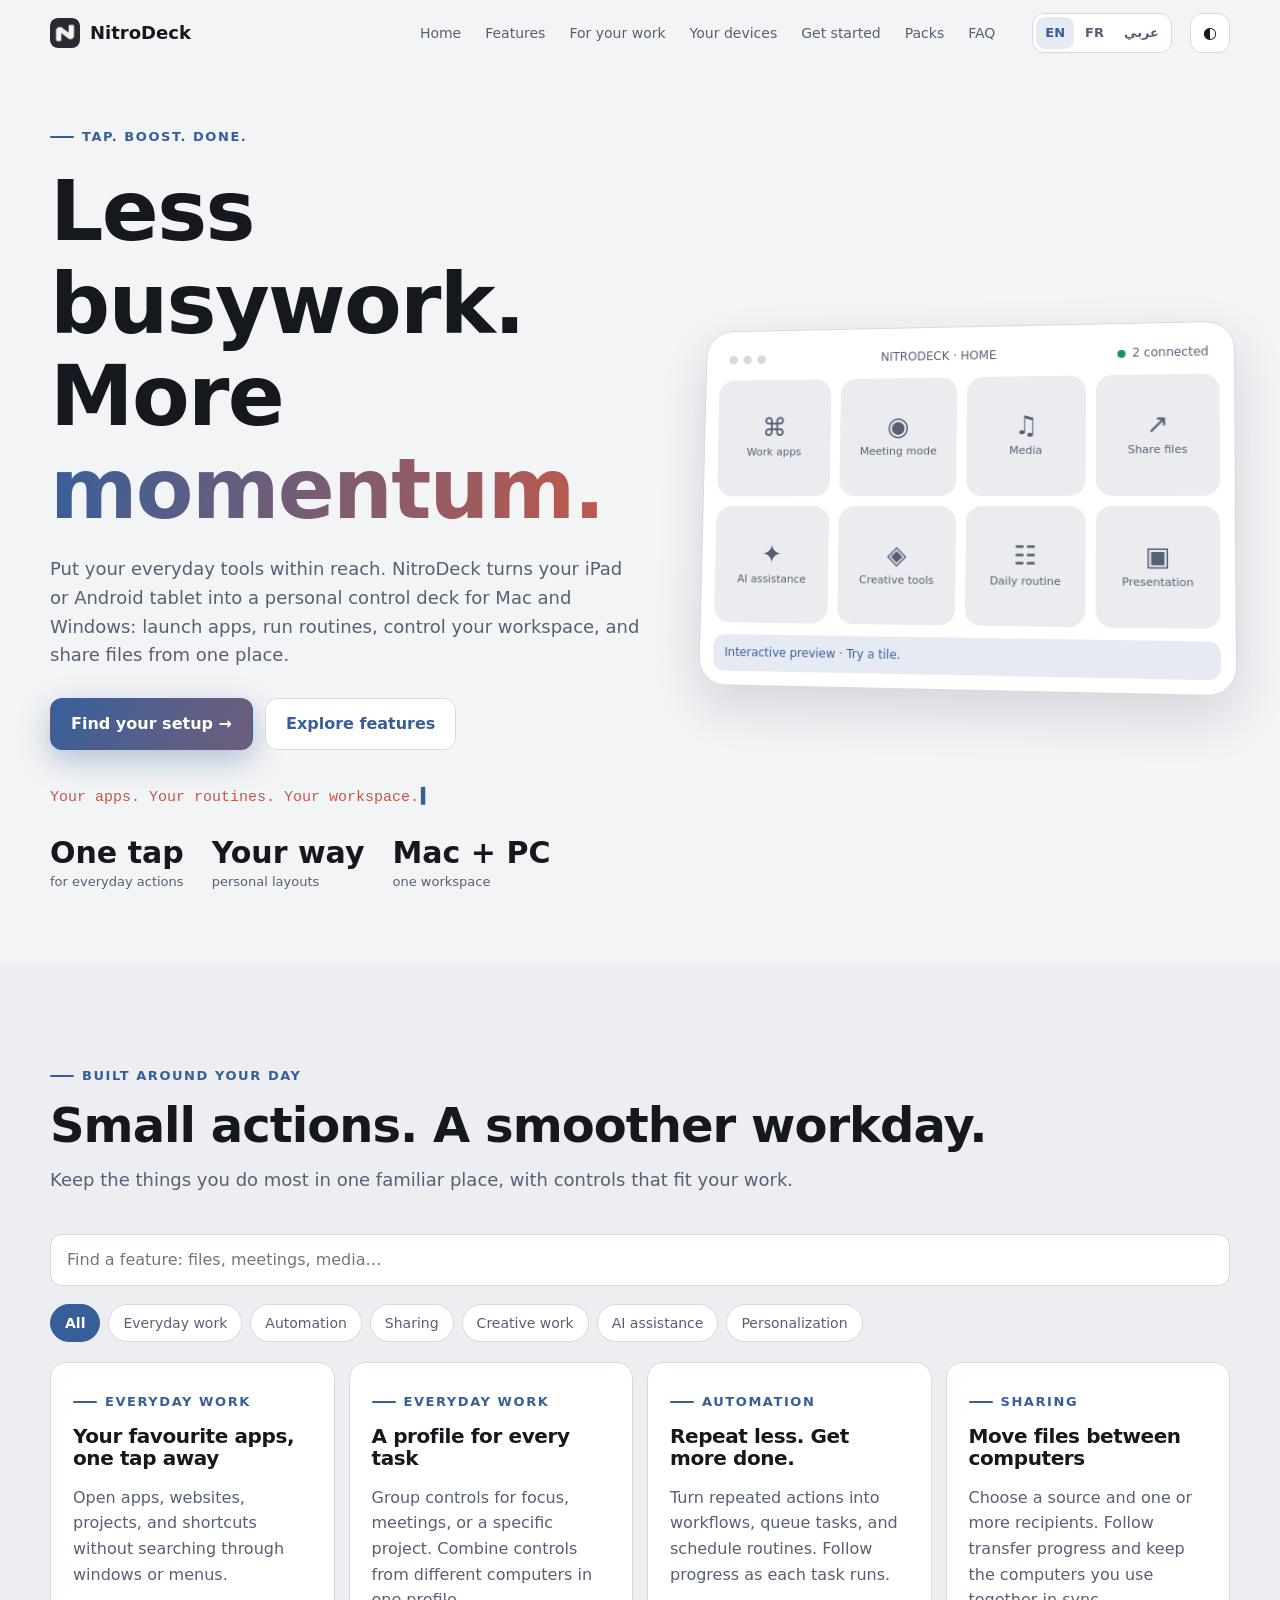
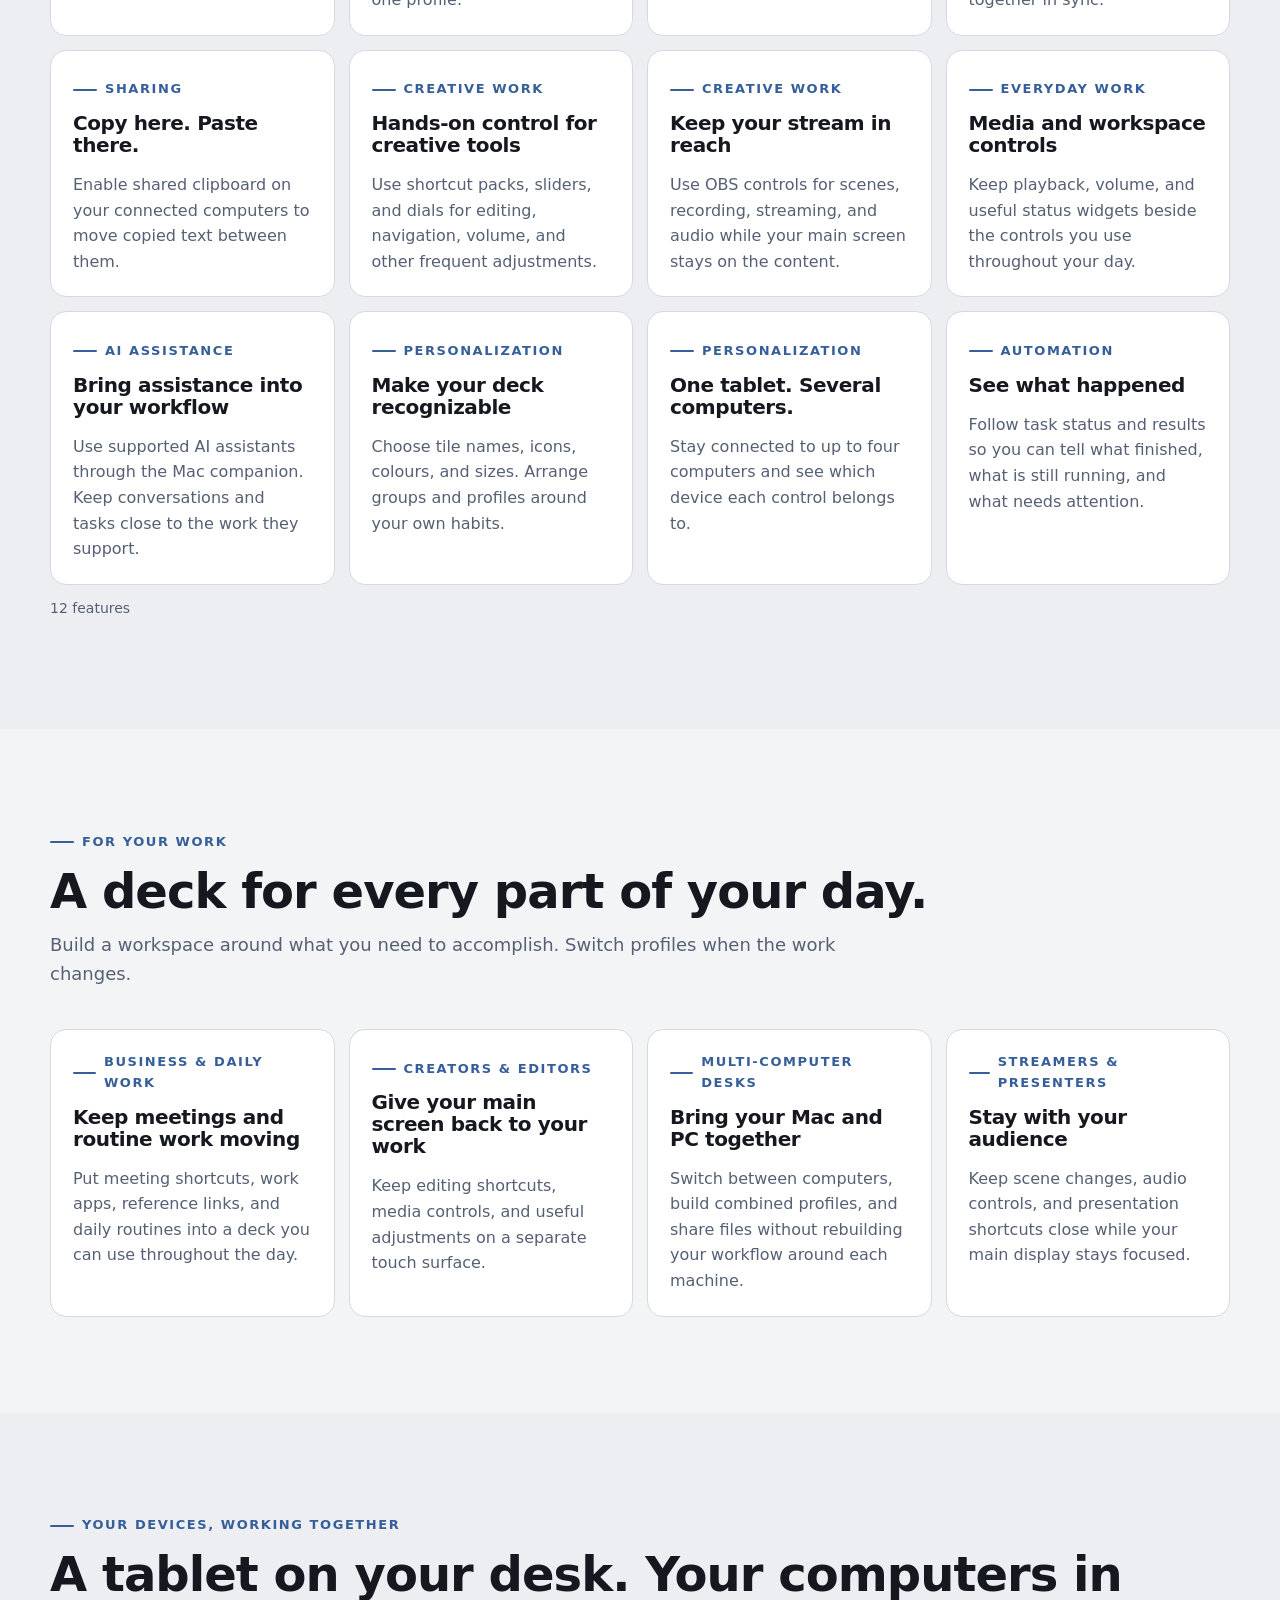
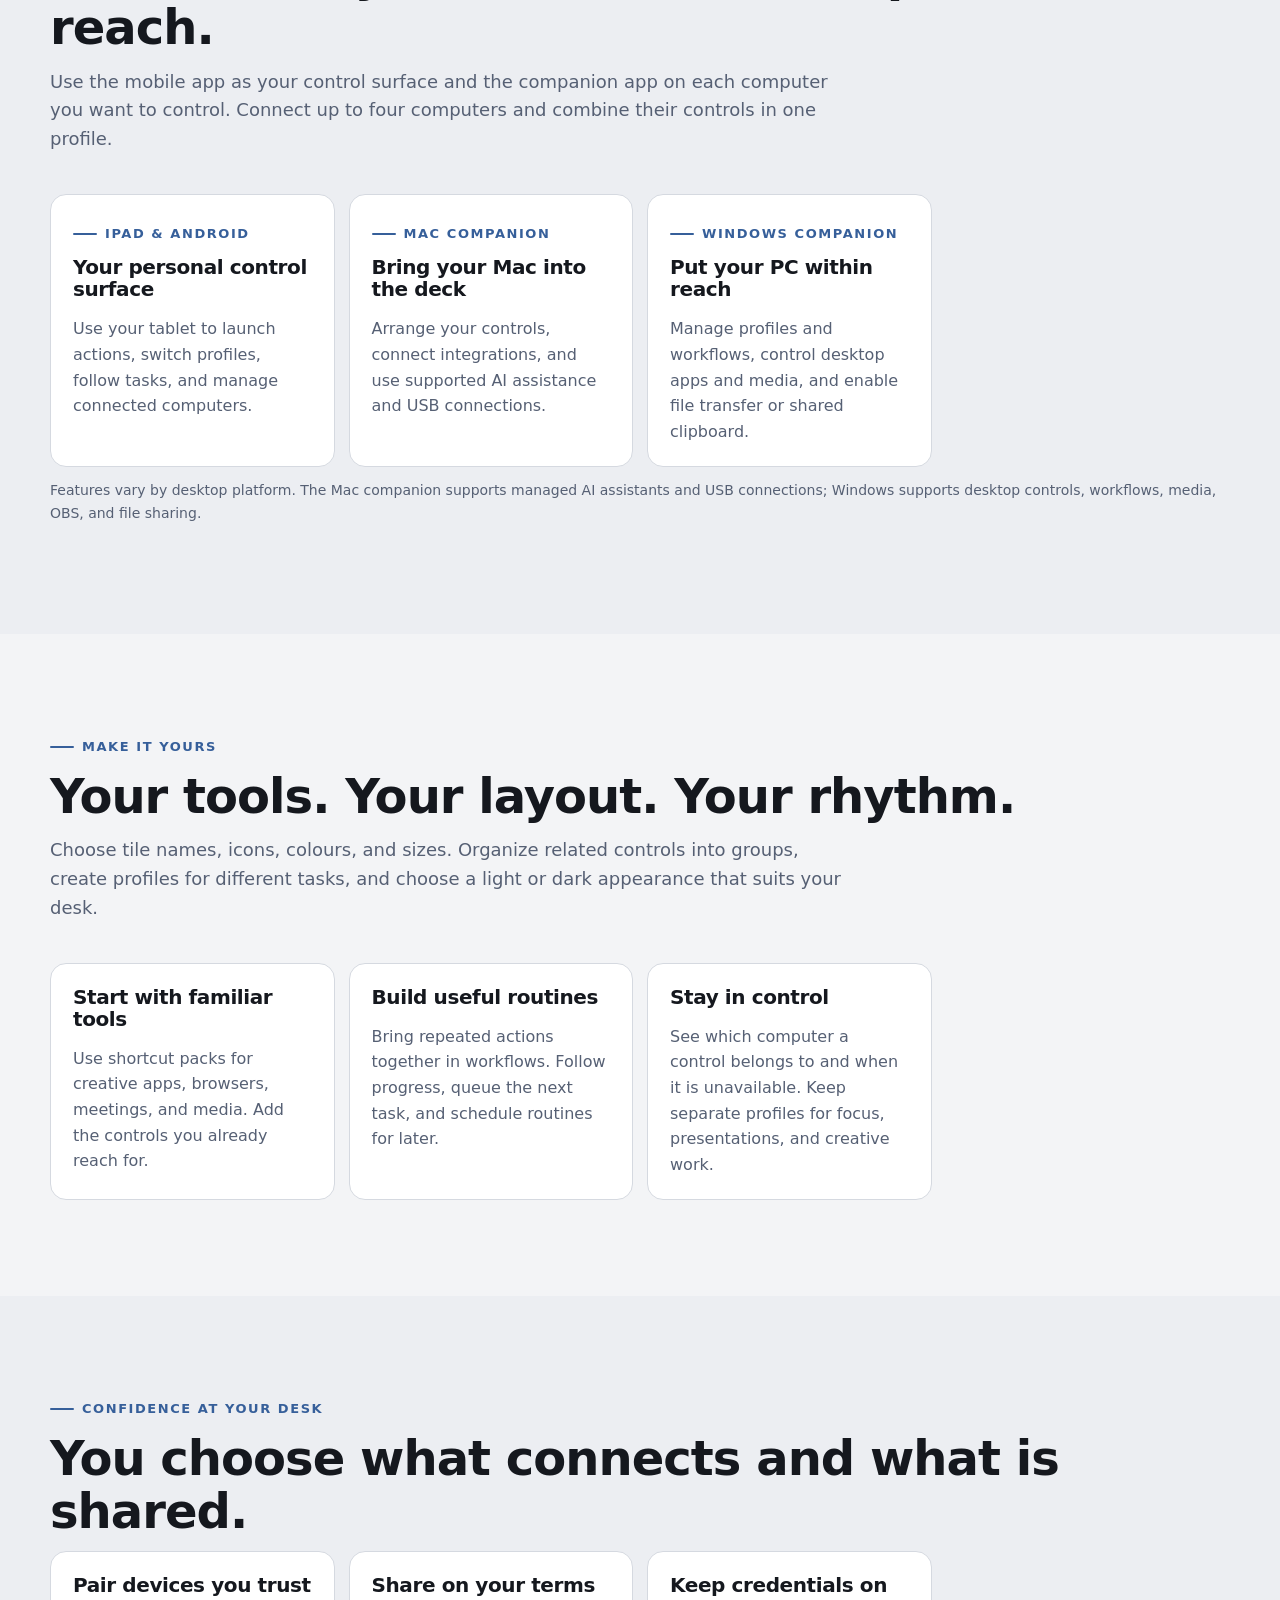
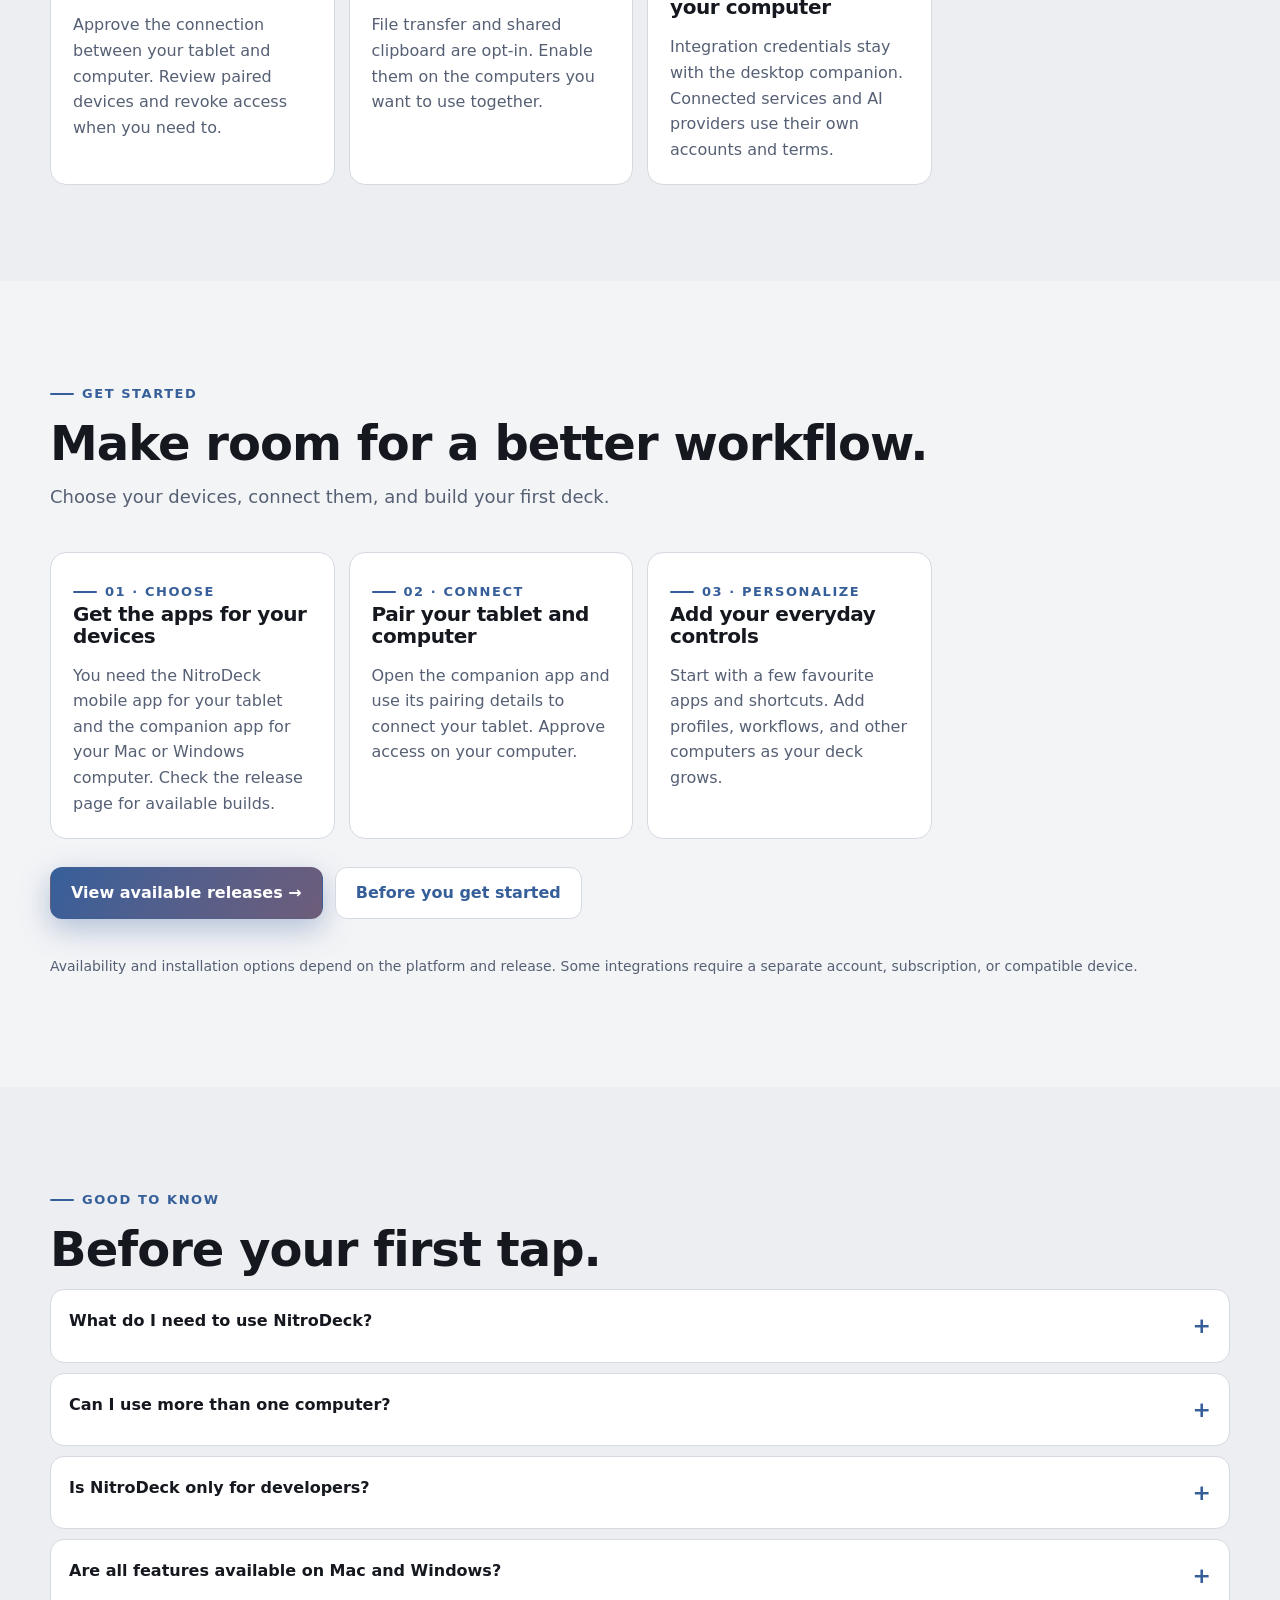
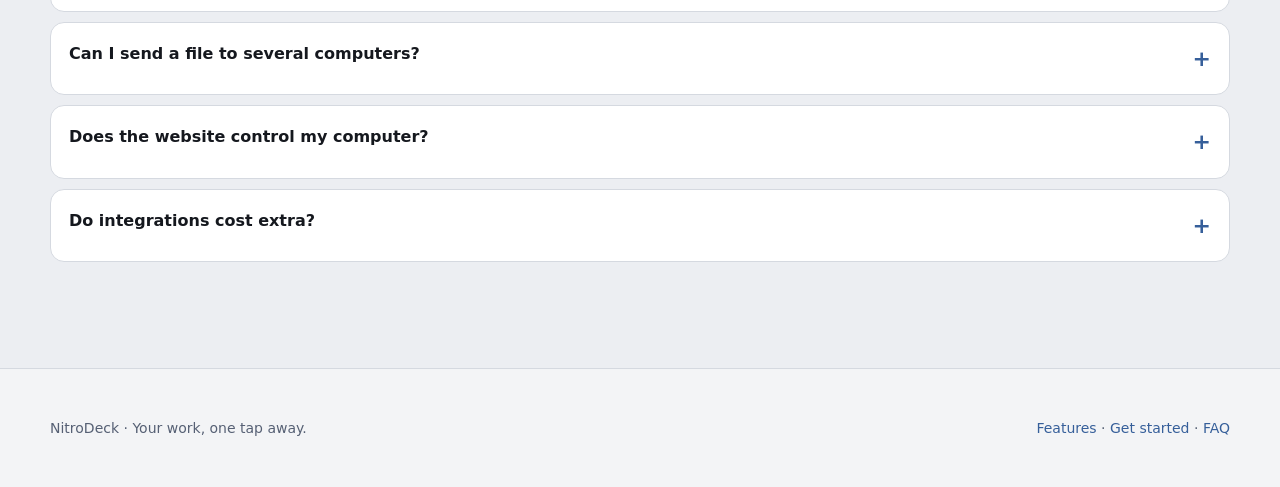
==== commit 26000bc4: "Update site content, localized pages and product previews" ====
--- a/features.html
+++ b/features.html
@@ -1,5 +1,5 @@
 <!doctype html>
-<html lang="en">
+<html lang="en" dir="ltr" data-i18n-meta="fmeta">
 <head>
   <meta charset="utf-8">
   <meta name="viewport" content="width=device-width, initial-scale=1">
@@ -8,22 +8,28 @@
   <meta name="theme-color" content="#0b0e14">
   <link rel="icon" href="assets/appIcon.png">
   <link rel="stylesheet" href="styles.css">
+  <link rel="stylesheet" href="lang.css">
 </head>
 <body>
 <header class="nav" id="nav">
   <div class="wrap nav-in">
     <a class="brand" href="./"><img src="assets/appIcon.png" alt="">NitroDeck</a>
-    <nav class="nav-links" id="navlinks" aria-label="Sections">
-      <a href="./">Home</a>
-      <a href="#features">Features</a>
-      <a href="#use-cases">For your work</a>
-      <a href="#apps">Your devices</a>
-      <a href="#start">Get started</a>
-      <a href="marketplace.html">Packs</a>
-      <a href="#faq-section">FAQ</a>
+    <nav class="nav-links" id="navlinks" aria-label="Sections" data-i18n-attr="aria-label=x.sections">
+      <a href="./" data-i18n="x.nav.home">Home</a>
+      <a href="#features" data-i18n="x.nav.features">Features</a>
+      <a href="#use-cases" data-i18n="x.nav.work">For your work</a>
+      <a href="#apps" data-i18n="x.nav.devices">Your devices</a>
+      <a href="#start" data-i18n="x.nav.start">Get started</a>
+      <a href="marketplace.html" data-i18n="x.nav.packs">Packs</a>
+      <a href="#faq-section" data-i18n="x.nav.faq">FAQ</a>
     </nav>
+    <div class="lang" role="group" aria-label="Language" data-i18n-attr="aria-label=lang.label">
+      <button type="button" data-lang="en" aria-pressed="true">EN</button>
+      <button type="button" data-lang="fr" aria-pressed="false">FR</button>
+      <button type="button" data-lang="ar" aria-pressed="false" lang="ar">عربي</button>
+    </div>
     <button class="icon-btn" id="themeBtn" aria-label="Toggle light and dark theme">◐</button>
-    <button class="icon-btn burger" id="burger" aria-label="Menu" aria-expanded="false">☰</button>
+    <button class="icon-btn burger" id="burger" aria-label="Menu" aria-expanded="false" data-i18n-attr="aria-label=x.menu">☰</button>
   </div>
   <div class="progress-bar" id="pbar"></div>
 </header>
@@ -33,22 +39,22 @@
   <canvas id="bg" aria-hidden="true"></canvas>
   <div class="wrap">
     <div>
-      <span class="eyebrow">Tap. Boost. Done.</span>
-      <h1>Less busywork.<br>More <span class="grad">momentum.</span></h1>
-      <p class="lede">Put your everyday tools within reach. NitroDeck turns your iPad or Android tablet into a personal control deck for Mac and Windows: launch apps, run routines, control your workspace, and share files from one place.</p>
+      <span class="eyebrow" data-i18n="x.eyebrow">Tap. Boost. Done.</span>
+      <h1><span data-i18n="x.h1a">Less busywork.</span><br><span data-i18n="x.h1b">More</span> <span class="grad" data-i18n="x.h1c">momentum.</span></h1>
+      <p class="lede" data-i18n="x.lede">Put your everyday tools within reach. NitroDeck turns your iPad or Android tablet into a personal control deck for Mac and Windows: launch apps, run routines, control your workspace, and share files from one place.</p>
       <div class="cta">
-        <a class="btn primary" href="#start">Find your setup →</a>
-        <a class="btn" href="#features">Explore features</a>
+        <a class="btn primary" href="#start" data-i18n="x.find">Find your setup →</a>
+        <a class="btn" href="#features" data-i18n="x.explore">Explore features</a>
       </div>
       <div class="typed" id="typed" aria-live="off"></div>
       <div class="stats" style="margin-top:28px">
-        <div class="stat"><b>One tap</b><span>for everyday actions</span></div>
-        <div class="stat"><b>Your way</b><span>personal layouts</span></div>
-        <div class="stat"><b>Mac + PC</b><span>one workspace</span></div>
+        <div class="stat"><b data-i18n="x.s1b">One tap</b><span data-i18n="x.s1s">for everyday actions</span></div>
+        <div class="stat"><b data-i18n="x.s2b">Your way</b><span data-i18n="x.s2s">personal layouts</span></div>
+        <div class="stat"><b data-i18n="x.s3b">Mac + PC</b><span data-i18n="x.s3s">one workspace</span></div>
       </div>
     </div>
-    <div class="device" id="device" aria-label="Animated preview of a NitroDeck screen">
-      <div class="device-top"><div class="dots"><i></i><i></i><i></i></div><span>NITRODECK · HOME</span><span class="live"><b></b>2 connected</span></div>
+    <div class="device" id="device" aria-label="Animated preview of a NitroDeck screen" data-i18n-attr="aria-label=x.devicelabel">
+      <div class="device-top"><div class="dots"><i></i><i></i><i></i></div><span data-i18n="x.devtop">NITRODECK · HOME</span><span class="live"><b></b><span data-i18n="x.devlive">2 connected</span></span></div>
       <div class="deck" id="heroDeck"></div>
       <div class="banner" id="heroBanner">Interactive preview · Try a tile.</div>
     </div>
@@ -57,75 +63,74 @@
 
 <section id="features" class="alt">
   <div class="wrap">
-    <span class="eyebrow">Built around your day</span>
-    <h2>Small actions. A smoother workday.</h2>
-    <p class="lede">Keep the things you do most in one familiar place, with controls that fit your work.</p>
-    <div class="search"><input id="fsearch" type="search" placeholder="Find a feature: files, meetings, media…" aria-label="Search product features"></div>
-    <div class="chips" id="fchips" aria-label="Feature categories"></div>
+    <span class="eyebrow" data-i18n="x.f.eyebrow">Built around your day</span>
+    <h2 data-i18n="x.f.h2">Small actions. A smoother workday.</h2>
+    <p class="lede" data-i18n="x.f.lede">Keep the things you do most in one familiar place, with controls that fit your work.</p>
+    <div class="search"><input id="fsearch" type="search" placeholder="Find a feature: files, meetings, media…" aria-label="Search product features" data-i18n-attr="placeholder=x.f.search,aria-label=x.f.searchlabel"></div>
+    <div class="chips" id="fchips" aria-label="Feature categories" data-i18n-attr="aria-label=x.f.cats"></div>
     <div class="fgrid" id="fgrid"></div>
     <p class="hint" id="featureCount" role="status"></p>
   </div>
 </section>
 <section id="use-cases">
   <div class="wrap">
-    <span class="eyebrow">For your work</span>
-    <h2>A deck for every part of your day.</h2>
-    <p class="lede">Build a workspace around what you need to accomplish. Switch profiles when the work changes.</p>
+    <span class="eyebrow" data-i18n="x.u.eyebrow">For your work</span>
+    <h2 data-i18n="x.u.h2">A deck for every part of your day.</h2>
+    <p class="lede" data-i18n="x.u.lede">Build a workspace around what you need to accomplish. Switch profiles when the work changes.</p>
     <div class="fgrid" id="useCases"></div>
   </div>
 </section>
 <section id="apps" class="alt">
   <div class="wrap">
-    <span class="eyebrow">Your devices, working together</span>
-    <h2>A tablet on your desk. Your computers in reach.</h2>
-    <p class="lede">Use the mobile app as your control surface and the companion app on each computer you want to control. Connect up to four computers and combine their controls in one profile.</p>
+    <span class="eyebrow" data-i18n="x.a.eyebrow">Your devices, working together</span>
+    <h2 data-i18n="x.a.h2">A tablet on your desk. Your computers in reach.</h2>
+    <p class="lede" data-i18n="x.a.lede">Use the mobile app as your control surface and the companion app on each computer you want to control. Connect up to four computers and combine their controls in one profile.</p>
     <div class="fgrid" id="appCards"></div>
-    <p class="hint">Features vary by desktop platform. The Mac companion supports managed AI assistants and USB connections; Windows supports desktop controls, workflows, media, OBS, and file sharing.</p>
+    <p class="hint" data-i18n="x.a.hint">Features vary by desktop platform. The Mac companion supports managed AI assistants and USB connections; Windows supports desktop controls, workflows, media, OBS, and file sharing.</p>
   </div>
 </section>
 <section id="customize">
   <div class="wrap">
-    <span class="eyebrow">Make it yours</span>
-    <h2>Your tools. Your layout. Your rhythm.</h2>
-    <p class="lede">Choose tile names, icons, colours, and sizes. Organize related controls into groups, create profiles for different tasks, and choose a light or dark appearance that suits your desk.</p>
+    <span class="eyebrow" data-i18n="x.c.eyebrow">Make it yours</span>
+    <h2 data-i18n="x.c.h2">Your tools. Your layout. Your rhythm.</h2>
+    <p class="lede" data-i18n="x.c.lede">Choose tile names, icons, colours, and sizes. Organize related controls into groups, create profiles for different tasks, and choose a light or dark appearance that suits your desk.</p>
     <div class="fgrid">
-      <article class="card"><h3>Start with familiar tools</h3><p>Use shortcut packs for creative apps, browsers, meetings, and media. Add the controls you already reach for.</p></article>
-      <article class="card"><h3>Build useful routines</h3><p>Bring repeated actions together in workflows. Follow progress, queue the next task, and schedule routines for later.</p></article>
-      <article class="card"><h3>Stay in control</h3><p>See which computer a control belongs to and when it is unavailable. Keep separate profiles for focus, presentations, and creative work.</p></article>
+      <article class="card"><h3 data-i18n="x.c1t">Start with familiar tools</h3><p data-i18n="x.c1p">Use shortcut packs for creative apps, browsers, meetings, and media. Add the controls you already reach for.</p></article>
+      <article class="card"><h3 data-i18n="x.c2t">Build useful routines</h3><p data-i18n="x.c2p">Bring repeated actions together in workflows. Follow progress, queue the next task, and schedule routines for later.</p></article>
+      <article class="card"><h3 data-i18n="x.c3t">Stay in control</h3><p data-i18n="x.c3p">See which computer a control belongs to and when it is unavailable. Keep separate profiles for focus, presentations, and creative work.</p></article>
     </div>
   </div>
 </section>
 <section id="security" class="alt">
   <div class="wrap">
-    <span class="eyebrow">Confidence at your desk</span>
-    <h2>You choose what connects and what is shared.</h2>
+    <span class="eyebrow" data-i18n="x.sec.eyebrow">Confidence at your desk</span>
+    <h2 data-i18n="x.sec.h2">You choose what connects and what is shared.</h2>
     <div class="fgrid">
-      <article class="card"><h3>Pair devices you trust</h3><p>Approve the connection between your tablet and computer. Review paired devices and revoke access when you need to.</p></article>
-      <article class="card"><h3>Share on your terms</h3><p>File transfer and shared clipboard are opt-in. Enable them on the computers you want to use together.</p></article>
-      <article class="card"><h3>Keep credentials on your computer</h3><p>Integration credentials stay with the desktop companion. Connected services and AI providers use their own accounts and terms.</p></article>
+      <article class="card"><h3 data-i18n="x.sec1t">Pair devices you trust</h3><p data-i18n="x.sec1p">Approve the connection between your tablet and computer. Review paired devices and revoke access when you need to.</p></article>
+      <article class="card"><h3 data-i18n="x.sec2t">Share on your terms</h3><p data-i18n="x.sec2p">File transfer and shared clipboard are opt-in. Enable them on the computers you want to use together.</p></article>
+      <article class="card"><h3 data-i18n="x.sec3t">Keep credentials on your computer</h3><p data-i18n="x.sec3p">Integration credentials stay with the desktop companion. Connected services and AI providers use their own accounts and terms.</p></article>
     </div>
   </div>
 </section>
 <section id="start">
   <div class="wrap">
-    <span class="eyebrow">Get started</span>
-    <h2>Make room for a better workflow.</h2>
-    <p class="lede">Choose your devices, connect them, and build your first deck.</p>
+    <span class="eyebrow" data-i18n="x.st.eyebrow">Get started</span>
+    <h2 data-i18n="x.st.h2">Make room for a better workflow.</h2>
+    <p class="lede" data-i18n="x.st.lede">Choose your devices, connect them, and build your first deck.</p>
     <div class="fgrid">
-      <article class="card"><span class="eyebrow">01 · Choose</span><h3>Get the apps for your devices</h3><p>You need the NitroDeck mobile app for your tablet and the companion app for your Mac or Windows computer. Check the release page for available builds.</p></article>
-      <article class="card"><span class="eyebrow">02 · Connect</span><h3>Pair your tablet and computer</h3><p>Open the companion app and use its pairing details to connect your tablet. Approve access on your computer.</p></article>
-      <article class="card"><span class="eyebrow">03 · Personalize</span><h3>Add your everyday controls</h3><p>Start with a few favourite apps and shortcuts. Add profiles, workflows, and other computers as your deck grows.</p></article>
+      <article class="card"><span class="eyebrow" data-i18n="x.st1e">01 · Choose</span><h3 data-i18n="x.st1t">Get the apps for your devices</h3><p data-i18n="x.st1p">You need the NitroDeck mobile app for your tablet and the companion app for your Mac or Windows computer. Check the release page for available builds.</p></article>
+      <article class="card"><span class="eyebrow" data-i18n="x.st2e">02 · Connect</span><h3 data-i18n="x.st2t">Pair your tablet and computer</h3><p data-i18n="x.st2p">Open the companion app and use its pairing details to connect your tablet. Approve access on your computer.</p></article>
+      <article class="card"><span class="eyebrow" data-i18n="x.st3e">03 · Personalize</span><h3 data-i18n="x.st3t">Add your everyday controls</h3><p data-i18n="x.st3p">Start with a few favourite apps and shortcuts. Add profiles, workflows, and other computers as your deck grows.</p></article>
     </div>
-    <div class="cta" style="margin-top:28px"><a class="btn primary" href="https://github.com/Ahmed-M-Hussein/NitroDeck/releases" rel="noopener">View available releases →</a><a class="btn" href="#faq-section">Before you get started</a></div>
-    <p class="hint">Availability and installation options depend on the platform and release. Some integrations require a separate account, subscription, or compatible device.</p>
+    <div class="cta" style="margin-top:28px"><a class="btn primary" href="https://github.com/Ahmed-M-Hussein/NitroDeck/releases" rel="noopener" data-i18n="x.st.btn1">View available releases →</a><a class="btn" href="#faq-section" data-i18n="x.st.btn2">Before you get started</a></div>
+    <p class="hint" data-i18n="x.st.hint">Availability and installation options depend on the platform and release. Some integrations require a separate account, subscription, or compatible device.</p>
   </div>
 </section>
 <section id="faq-section" class="alt">
-  <div class="wrap"><span class="eyebrow">Good to know</span><h2>Before your first tap.</h2><div id="faq"></div></div>
+  <div class="wrap"><span class="eyebrow" data-i18n="x.q.eyebrow">Good to know</span><h2 data-i18n="x.q.h2">Before your first tap.</h2><div id="faq"></div></div>
 </section>
 </main>
-<footer><div class="wrap"><span>NitroDeck · Your work, one tap away.</span><span><a href="./">Home</a>
-      <a href="#features">Features</a> · <a href="#start">Get started</a> · <a href="#faq-section">FAQ</a></span></div></footer>
-<button class="icon-btn to-top" id="toTop" aria-label="Back to top">↑</button>
-<script src="data.js"></script><script src="app.js"></script>
+<footer><div class="wrap"><span data-i18n="x.foot">NitroDeck · Your work, one tap away.</span><span><a href="#features" data-i18n="x.nav.features">Features</a> · <a href="#start" data-i18n="x.nav.start">Get started</a> · <a href="#faq-section" data-i18n="x.nav.faq">FAQ</a></span></div></footer>
+<button class="icon-btn to-top" id="toTop" aria-label="Back to top" data-i18n-attr="aria-label=x.top">↑</button>
+<script src="i18n.js"></script><script src="i18n-features.js"></script><script src="data.js"></script><script src="app.js"></script>
 </body></html>
--- a/lang.css
+++ b/lang.css
@@ -0,0 +1,16 @@
+/* Language switcher and right-to-left support for pages built on styles.css. */
+.lang { display: inline-flex; gap: 2px; padding: 3px; border: 1px solid var(--line); border-radius: 12px; background: var(--surface); }
+.lang button { font: inherit; font-size: 13px; font-weight: 600; color: var(--muted); background: transparent; border: 0; border-radius: 9px; padding: 6px 9px; cursor: pointer; }
+.lang button:hover { color: var(--text); }
+.lang button[aria-pressed="true"] { background: var(--accent-soft); color: var(--accent); }
+.nav-links + .lang { margin-inline-start: 8px; }
+.device, .deck, #bg { direction: ltr; }
+[lang="ar"] body { font-family: "Segoe UI", "Noto Sans Arabic", Tahoma, system-ui, sans-serif; }
+[lang="ar"] .eyebrow, [lang="ar"] h1, [lang="ar"] h2, [lang="ar"] h3, [lang="ar"] .device-top, [lang="ar"] .stat span { letter-spacing: 0; text-transform: none; }
+[dir="rtl"] .nav-links { margin-left: 0; margin-right: auto; }
+[dir="rtl"] .progress-bar { left: auto; right: 0; }
+[dir="rtl"] .to-top { right: auto; left: 18px; }
+[dir="rtl"] details summary { text-align: right; }
+@media (max-width: 860px) {
+  .nav-links + .lang { margin-inline-start: auto; }
+}
